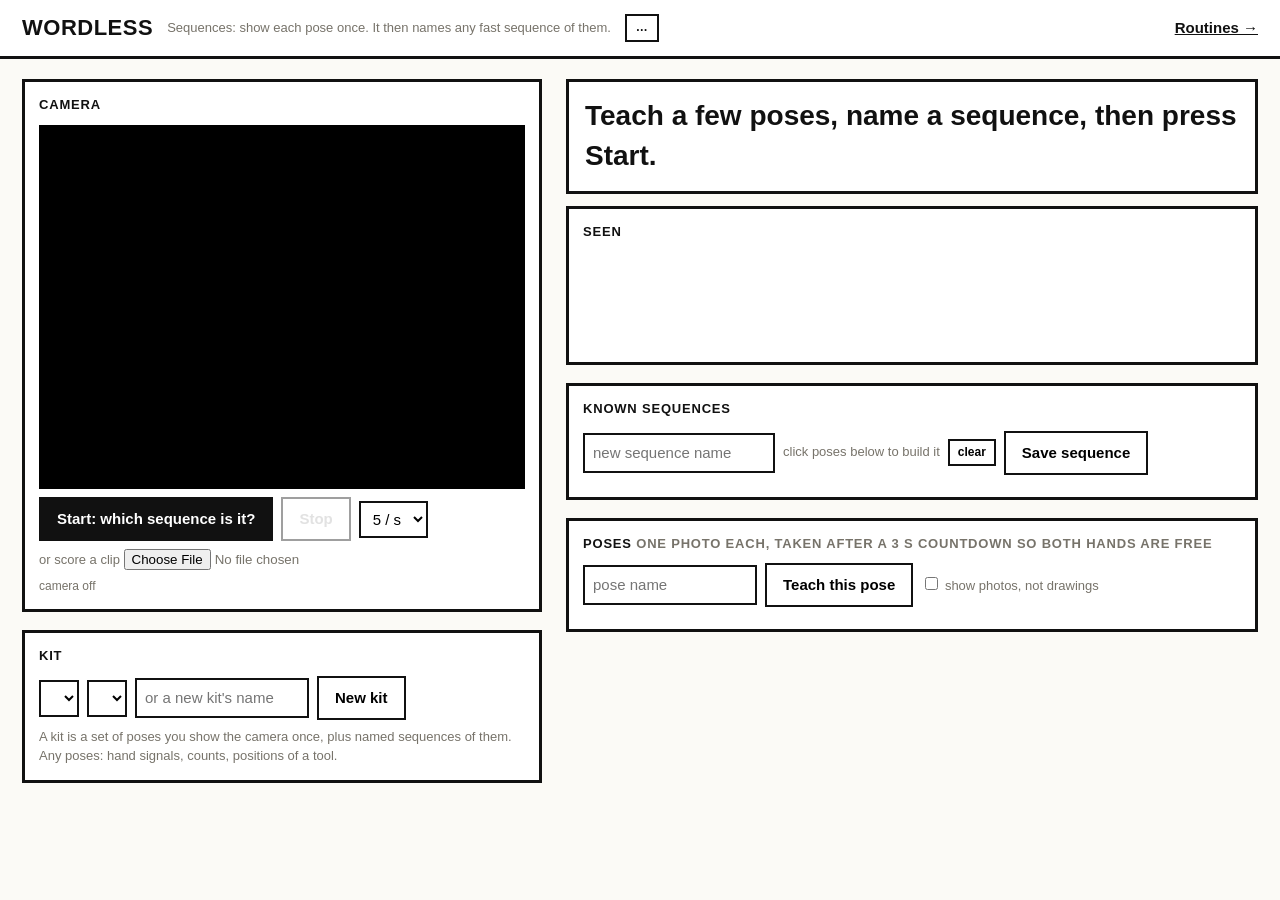
==== web/signs.html @ 660a8d28 "Fast sequences: teach poses once, name any rapid sequence of them - wordless/decode.py: frame answer" ====
<!doctype html>
<html lang="en">
<head>
<meta charset="utf-8">
<meta name="viewport" content="width=device-width, initial-scale=1">
<title>Wordless · Sequences</title>
<style>
  :root { --ink:#111; --paper:#fbfaf6; --line:#111; --mute:#77736a; --soft:#e9e6dc; --green:#1f9d55; --amber:#e0a100; --red:#d5392b; --blue:#1f5fd0; }
  * { box-sizing:border-box; }
  body { margin:0; font:15px/1.45 -apple-system, "Helvetica Neue", Arial, sans-serif; color:var(--ink); background:var(--paper); }
  header { display:flex; flex-wrap:wrap; align-items:center; gap:14px; padding:12px 22px; border-bottom:3px solid var(--line); background:#fff; position:sticky; top:0; z-index:5; }
  header h1 { font-size:22px; margin:0; letter-spacing:.5px; font-weight:800; }
  header .tag { color:var(--mute); font-size:13px; }
  header a { color:var(--ink); font-weight:700; margin-left:auto; }
  .pill { font-size:12px; font-weight:700; padding:3px 9px; border:2px solid var(--line); text-transform:uppercase; letter-spacing:.6px; }
  .pill.replay { background:#fff3c4; } .pill.live { background:#d6f5e0; }
  main { padding:20px 22px 60px; max-width:1500px; margin:0 auto; display:grid; grid-template-columns:minmax(340px, 520px) 1fr; gap:24px; align-items:start; }
  @media (max-width: 900px) { main { grid-template-columns:1fr; } }
  .box { border:3px solid var(--line); background:#fff; padding:14px; margin-bottom:18px; }
  .box h2 { margin:0 0 10px; font-size:13px; text-transform:uppercase; letter-spacing:.8px; }
  button.act { font:inherit; font-weight:700; padding:9px 16px; border:2px solid var(--line); background:#fff; cursor:pointer; }
  button.act.primary { background:var(--ink); color:#fff; }
  button.act:disabled { opacity:.4; cursor:default; }
  button.mini { font:inherit; font-size:12px; font-weight:700; padding:3px 8px; border:2px solid var(--line); background:#fff; cursor:pointer; }
  select, input[type=text] { font:inherit; padding:7px 8px; border:2px solid var(--line); background:#fff; max-width:100%; }
  .row { display:flex; gap:8px; align-items:center; flex-wrap:wrap; margin:8px 0; }
  .note { color:var(--mute); font-size:13px; } .err { color:var(--red); font-weight:600; }
  .cam { position:relative; background:#000; }
  .cam video { width:100%; display:block; aspect-ratio:4/3; object-fit:cover; transform:scaleX(-1); }
  .cam .over { position:absolute; inset:0; display:grid; place-items:center; color:#fff; font-weight:900; text-shadow:0 2px 12px #000; pointer-events:none; text-align:center; }
  .cam .over .big { font-size:110px; line-height:1; } .cam .over .what { font-size:30px; }
  .cam .nowlab { position:absolute; left:10px; bottom:10px; background:var(--ink); color:#fff; font-weight:800; padding:4px 10px; font-size:18px; }
  .stat { font-size:12px; font-variant-numeric:tabular-nums; color:var(--mute); margin-top:8px; }
  .grid { display:grid; grid-template-columns:repeat(auto-fill, minmax(130px, 1fr)); gap:10px; }
  .sign { position:relative; border:3px solid var(--line); background:#fff; }
  .sign img { width:100%; aspect-ratio:4/3; object-fit:contain; display:block; background:#fff; }
  .sign .num { position:absolute; left:0; top:0; background:var(--ink); color:#fff; font-weight:800; padding:1px 8px; }
  .sign .nm { font-size:13px; font-weight:700; padding:3px 6px; border-top:2px solid var(--line); display:flex; justify-content:space-between; gap:4px; }
  .sign .nm a { cursor:pointer; color:var(--mute); }
  .sign.todo { border-style:dashed; cursor:pointer; display:grid; place-items:center; min-height:120px; color:var(--mute); font-weight:700; text-align:center; padding:6px; }
  .sign.pick { cursor:pointer; } .sign.hot { box-shadow:0 0 0 4px var(--blue); }
  .strip { display:flex; flex-wrap:wrap; gap:8px; align-items:center; min-height:96px; }
  .strip .sign { width:118px; }
  .strip .arrow { font-size:26px; font-weight:900; }
  .sign.match { box-shadow:inset 0 0 0 6px var(--green); } .sign.wrong, .sign.missing { box-shadow:inset 0 0 0 6px var(--red); background:#fdecea; }
  .sign.extra { box-shadow:inset 0 0 0 6px var(--amber); } .sign.pending { opacity:.45; }
  .sign .tagx { position:absolute; right:4px; top:2px; font-weight:900; font-size:20px; }
  .seq { display:grid; grid-template-columns:1fr auto; gap:6px 10px; padding:8px 0; border-bottom:1px solid var(--soft); align-items:center; }
  .seq b { font-size:16px; } .seq .chips { font-size:13px; color:var(--mute); }
  .seq .bar { grid-column:1 / -1; height:10px; border:2px solid var(--line); background:#fff; } .seq .bar i { display:block; height:100%; background:var(--green); width:0; transition:width .15s; }
  .seq.lead b { color:var(--green); }
  .verdict { border:3px solid var(--line); padding:14px 16px; font-size:28px; font-weight:800; background:#fff; min-height:70px; margin-bottom:12px; }
  .verdict.exact { background:#d6f5e0; } .verdict.near, .verdict.errors { background:#fff3c4; } .verdict.unknown, .verdict.nothing { background:#fdecea; }
  .verdict small { display:block; font-size:13px; font-weight:600; color:var(--mute); margin-top:4px; }
</style>
</head>
<body>
<header>
  <h1>WORDLESS</h1>
  <span class="tag">Sequences: show each pose once. It then names any fast sequence of them.</span>
  <span id="mode" class="pill">…</span>
  <a href="/">Routines &#8594;</a>
</header>
<main>
<div>
  <div class="box">
    <h2>Camera</h2>
    <div class="cam"><video id="cam" autoplay muted playsinline></video><div class="over" id="over"></div><div class="nowlab" id="nowlab" hidden></div></div>
    <div class="row">
      <button class="act primary" id="go">Start: which sequence is it?</button>
      <button class="act" id="stop" disabled>Stop</button>
      <select id="fps" title="questions per second"><option value="3">3 / s</option><option value="5" selected>5 / s</option><option value="8">8 / s</option></select>
    </div>
    <div class="row"><label class="note">or score a clip <input type="file" id="clip" accept="video/*"></label></div>
    <div class="stat" id="stat">camera off</div>
    <div class="err" id="err"></div>
  </div>
  <div class="box">
    <h2>Kit</h2>
    <div class="row">
      <select id="kit"></select>
      <select id="preset"></select>
      <input type="text" id="title" placeholder="or a new kit's name" size="16">
      <button class="act" id="newkit">New kit</button>
    </div>
    <div class="note" id="kitnote">A kit is a set of poses you show the camera once, plus named sequences of them. Any poses: hand signals, counts, positions of a tool.</div>
  </div>
</div>
<div>
  <div class="verdict" id="verdict">Teach a few poses, name a sequence, then press Start.</div>
  <div class="box">
    <h2>Seen <span class="note" id="seenNote"></span></h2>
    <div class="strip" id="seen"></div>
  </div>
  <div class="box">
    <h2>Known sequences</h2>
    <div id="seqs"></div>
    <div class="row" style="margin-top:12px">
      <input type="text" id="seqname" placeholder="new sequence name" size="18">
      <span class="note" id="seqdraft">click poses below to build it</span>
      <button class="mini" id="seqclear">clear</button>
      <button class="act" id="seqsave">Save sequence</button>
    </div>
  </div>
  <div class="box">
    <h2>Poses <span class="note">one photo each, taken after a 3 s countdown so both hands are free</span></h2>
    <div class="row">
      <input type="text" id="signname" placeholder="pose name" size="16">
      <button class="act" id="teach">Teach this pose</button>
      <button class="act" id="teachall" hidden>Teach all remaining</button>
      <label class="note"><input type="checkbox" id="showphoto"> show photos, not drawings</label>
    </div>
    <div class="grid" id="signs"></div>
  </div>
</div>
</main>
<script>
const $ = s => document.querySelector(s);
const api = async (url, body, raw) => {
  const r = await fetch(url, body === undefined ? {} : raw ? {method:'POST', body} : {method:'POST', headers:{'Content-Type':'application/json'}, body:JSON.stringify(body)});
  const d = await r.json().catch(() => ({error:'bad response'}));
  if (!r.ok) throw new Error(d.error || r.statusText);
  return d;
};
const S = {kit:null, status:null, draft:[], cam:null, sid:null, tick:null, poll:null, i:0, t0:0, busy:false, target:null};
const esc = t => String(t).replace(/[&<>"]/g, c => ({'&':'&amp;','<':'&lt;','>':'&gt;','"':'&quot;'}[c]));
const byId = id => S.kit.signs.find(s => s.id === id);
const pic = s => $('#showphoto').checked ? s.photo : s.picture;

async function loadStatus(pick) {
  S.status = await api('/api/signs/status');
  $('#mode').textContent = S.status.tape === 'replay' ? 'REPLAY' : 'LIVE';
  $('#mode').className = 'pill ' + (S.status.tape === 'replay' ? 'replay' : 'live');
  $('#kit').innerHTML = S.status.kits.map(k => `<option value="${k.id}">${esc(k.title)} · ${k.signs} poses</option>`).join('') || '<option value="">no kit yet</option>';
  $('#preset').innerHTML = '<option value="">blank kit</option>' + S.status.presets.map(p => `<option value="${p.id}">${esc(p.title)}</option>`).join('')
    + S.status.cards.map(c => `<option value="card:${c.id}">from routine: ${esc(c.title)}</option>`).join('');
  if (pick) $('#kit').value = pick;
  if ($('#kit').value) await loadKit($('#kit').value);
}
async function loadKit(id) { S.kit = await api('/api/signs/kits/' + id); S.draft = []; S.target = null; renderKit(); }

function cell(s, n, cls, tag) {
  return `<div class="sign ${cls || ''}" data-id="${s.id}"><span class="num">${n}</span>${tag ? `<span class="tagx">${tag}</span>` : ''}<img src="${pic(s)}"><div class="nm"><span>${esc(s.name)}</span></div></div>`;
}
function renderKit() {
  const k = S.kit; if (!k) return;
  const todo = (k.preset ? k.preset.signs : []).filter(n => !k.signs.some(s => s.name.toLowerCase() === n.toLowerCase()));
  $('#teachall').hidden = !todo.length;
  $('#kitnote').textContent = k.preset && k.preset.note ? k.preset.note : $('#kitnote').textContent;
  $('#signs').innerHTML = k.signs.map((s, i) =>
    `<div class="sign pick" data-id="${s.id}"><span class="num">${i + 1}</span><img src="${pic(s)}"><div class="nm"><span>${esc(s.name)}${s.drawn ? '' : ' ·'}</span><a data-del="${s.id}" title="remove">✕</a></div></div>`).join('')
    + todo.map(n => `<div class="sign todo" data-todo="${esc(n)}">${esc(n)}<br>click to teach</div>`).join('');
  renderSeqs(null);
  renderDraft();
  if (k.signs.some(s => !s.drawn) && S.status.tape !== 'replay') { clearTimeout(S.redraw); S.redraw = setTimeout(async () => { if (!S.sid) { S.kit = await api('/api/signs/kits/' + k.id); renderKit(); } }, 2500); }
}
function renderSeqs(cands) {
  const k = S.kit;
  const rows = (cands || k.sequences.map(q => ({id:q.id, name:q.name, covered:0, errors:0, length:q.signs.length})));
  $('#seqs').innerHTML = rows.map((c, n) => {
    const q = k.sequences.find(q => q.id === c.id); if (!q) return '';
    const chips = q.signs.map(id => { const s = byId(id); return s ? k.signs.indexOf(s) + 1 : '?'; }).join(' → ');
    const pct = Math.round(100 * (c.covered || 0) / Math.max(c.length, 1));
    return `<div class="seq ${cands && n === 0 && c.covered ? 'lead' : ''}"><div><b>${esc(q.name)}</b> <span class="chips">${chips}</span>${cands && c.covered ? ` <span class="note">${c.covered}/${c.length}${c.errors ? ', ' + c.errors + ' off' : ''}</span>` : ''}</div>
      <div><button class="mini" data-show="${q.id}">Show the steps</button> <button class="mini" data-practice="${q.id}">Check someone doing it</button> <button class="mini" data-qdel="${q.id}">✕</button></div>
      <div class="bar"><i style="width:${pct}%"></i></div></div>`;
  }).join('') || '<div class="note">No sequences yet. Name one, click poses in order, save.</div>';
}
function renderDraft() { $('#seqdraft').textContent = S.draft.length ? S.draft.map(id => byId(id).name).join(' → ') : 'click poses below to build it'; }
function renderSeen(seen, note) {
  $('#seen').innerHTML = seen.map((g, n) => { const s = byId(g.label); return s ? (n ? '<span class="arrow">→</span>' : '') + cell(s, n + 1) : ''; }).join('') || '<span class="note">nothing yet</span>';
  $('#seenNote').textContent = note || '';
}
function renderResult(r) {
  const v = $('#verdict');
  v.className = 'verdict ' + r.kind;
  const head = r.kind === 'exact' ? '✓ ' + r.text : r.text;
  v.innerHTML = esc(head) + `<small>${r.frames} frames, ${r.missing_frames} unanswered, ${r.latency ?? '–'} s per answer (median)</small>`;
  if (r.best) {            // the matched sequence, sign by sign
    const q = S.kit.sequences.find(q => q.id === r.best.id);
    const marks = {match:'✓', wrong:'✗', missing:'✗', extra:'+'};
    $('#seen').innerHTML = r.best.ops.map((o, n) => { const s = byId(o.want || o.got); return (n ? '<span class="arrow">→</span>' : '') + cell(s, o.pos || '+', o.op, marks[o.op]); }).join('');
    $('#seenNote').textContent = q ? '· ' + q.name : '';
  } else renderSeen(r.seen, '');
}

// ---------------------------------------------------------------- camera
async function camera() {
  if (S.cam) return true;
  try { S.cam = await navigator.mediaDevices.getUserMedia({video:{width:960, height:720}, audio:false}); $('#cam').srcObject = S.cam; await new Promise(r => $('#cam').onloadedmetadata = r); $('#stat').textContent = 'camera on'; return true; }
  catch (e) { $('#err').textContent = 'Camera: ' + e.message; return false; }
}
function snap(w) {
  const v = $('#cam'), c = document.createElement('canvas');
  c.width = w; c.height = Math.round(w * (v.videoHeight || 3) / (v.videoWidth || 4));
  c.getContext('2d').drawImage(v, 0, 0, c.width, c.height);
  return c.toDataURL('image/jpeg', 0.8);
}
const sleep = ms => new Promise(r => setTimeout(r, ms));
async function countdown(what) {
  for (let n = 3; n > 0; n--) { $('#over').innerHTML = `<div><div class="what">${esc(what)}</div><div class="big">${n}</div></div>`; await sleep(800); }
  $('#over').innerHTML = '';
}
async function teach(name) {
  if (!S.kit) { $('#err').textContent = 'Make a kit first.'; return; }
  if (!name) { $('#err').textContent = 'Name the pose first.'; return; }
  if (!await camera()) return;
  $('#err').textContent = '';
  await countdown(name);
  S.kit = await api(`/api/signs/kits/${S.kit.id}/signs`, {name, image:snap(640)});
  renderKit();
}

// ---------------------------------------------------------------- perform
async function start(target) {
  if (S.busy || !S.kit) return;
  if (!await camera()) return;
  $('#err').textContent = '';
  try {
    const st = await api('/api/signs/sessions', {kit:S.kit.id, mode:target ? 'follow' : 'identify', target});
    S.sid = st.id; S.i = 0; S.busy = true; S.target = target; S.t0 = performance.now();
  } catch (e) { $('#err').textContent = e.message; return; }
  $('#go').disabled = true; $('#stop').disabled = false;
  $('#verdict').className = 'verdict'; $('#verdict').textContent = target ? 'Watching: ' + S.kit.sequences.find(q => q.id === target).name : 'Watching…';
  renderSeen([], '');
  const gap = 1000 / (+$('#fps').value);
  S.tick = setInterval(() => {
    const body = JSON.stringify({i:S.i++, t:(performance.now() - S.t0) / 1000, image:snap(512)});
    fetch(`/api/signs/sessions/${S.sid}/frame`, {method:'POST', headers:{'Content-Type':'application/json'}, body}).catch(() => {});
  }, gap);
  S.poll = setInterval(poll, 250);
  S.deadline = setTimeout(finish, 45000);                 // hard stop
}
async function poll() {
  if (!S.sid) return;
  let st; try { st = await api('/api/signs/sessions/' + S.sid); } catch (e) { return; }
  if (!S.busy) return;
  const nm = st.now && st.now.top !== 'none' && byId(st.now.top);
  $('#nowlab').hidden = !nm; if (nm) $('#nowlab').textContent = nm.name + ' ' + Math.round(st.now.conf * 100) + '%';
  renderSeen(st.seen, '');
  renderSeqs(st.candidates);
  $('#stat').textContent = `LIVE · ${st.answered}/${st.frames} frames answered · ${st.latency ?? '–'} s per answer · ${st.dropped} dropped · ${st.errors} failed · ${st.seconds} s`;
  if (st.fatal) { $('#err').textContent = st.fatal; return finish(); }
  const lead = st.candidates[0];
  if (st.should_end || (S.target && lead && lead.covered >= lead.length && st.idle > 0.6)) finish();
}
async function finish() {
  if (!S.busy) return;
  S.busy = false;
  clearInterval(S.tick); clearInterval(S.poll); clearTimeout(S.deadline);
  $('#nowlab').hidden = true; $('#stop').disabled = true;
  $('#verdict').textContent = 'Deciding…';
  try { const st = await api(`/api/signs/sessions/${S.sid}/finish`, {}); renderResult(st.result); renderSeqs(null); }
  catch (e) { $('#err').textContent = e.message; }
  S.sid = null; $('#go').disabled = false;
}

// ---------------------------------------------------------------- wiring
$('#kit').onchange = e => loadKit(e.target.value);
$('#showphoto').onchange = renderKit;
$('#newkit').onclick = async () => {
  const p = $('#preset').value, body = p.startsWith('card:') ? {from_card:p.slice(5)} : {title:$('#title').value, preset:p || undefined};
  try { const k = await api('/api/signs/kits', body); $('#title').value = ''; await loadStatus(k.id); } catch (e) { $('#err').textContent = e.message; }
};
$('#teach').onclick = async () => { await teach($('#signname').value.trim()); $('#signname').value = ''; };
$('#teachall').onclick = async () => {
  for (;;) {
    const k = S.kit, next = (k.preset ? k.preset.signs : []).find(n => !k.signs.some(s => s.name.toLowerCase() === n.toLowerCase()));
    if (!next) break;
    await teach(next); await sleep(700);
  }
};
$('#signs').onclick = async e => {
  const del = e.target.dataset.del, todo = e.target.closest('[data-todo]'), pickd = e.target.closest('.pick');
  if (del) { S.kit = await api(`/api/signs/kits/${S.kit.id}/signs/${del}/delete`, {}); S.draft = []; renderKit(); }
  else if (todo) teach(todo.dataset.todo);
  else if (pickd) { S.draft.push(pickd.dataset.id); renderDraft(); }
};
$('#seqclear').onclick = () => { S.draft = []; renderDraft(); };
$('#seqsave').onclick = async () => {
  try { S.kit = await api(`/api/signs/kits/${S.kit.id}/sequences`, {name:$('#seqname').value.trim() || 'Sequence ' + (S.kit.sequences.length + 1), signs:S.draft}); $('#seqname').value = ''; S.draft = []; renderKit(); }
  catch (e) { $('#err').textContent = e.message; }
};
$('#seqs').onclick = async e => {
  const d = e.target.dataset;
  if (d.show) window.open(`/print/signs/${S.kit.id}/${d.show}`);
  else if (d.practice) start(d.practice);
  else if (d.qdel) { S.kit = await api(`/api/signs/kits/${S.kit.id}/sequences/${d.qdel}/delete`, {}); renderKit(); }
};
$('#go').onclick = () => start(null);
$('#stop').onclick = finish;
$('#clip').onchange = async e => {
  const f = e.target.files[0]; if (!f || !S.kit) return;
  const fd = new FormData(); fd.append('clip', f); fd.append('fps', $('#fps').value);
  $('#verdict').className = 'verdict'; $('#verdict').textContent = 'Scoring the clip…';
  try { const st = await api(`/api/signs/kits/${S.kit.id}/clip`, fd, true); renderResult(st.result); } catch (err) { $('#err').textContent = err.message; }
  e.target.value = '';
};
document.addEventListener('keydown', e => { if (e.target.tagName === 'INPUT') return; if (e.code === 'Space') { e.preventDefault(); S.busy ? finish() : start(null); } });
loadStatus();
</script>
</body>
</html>
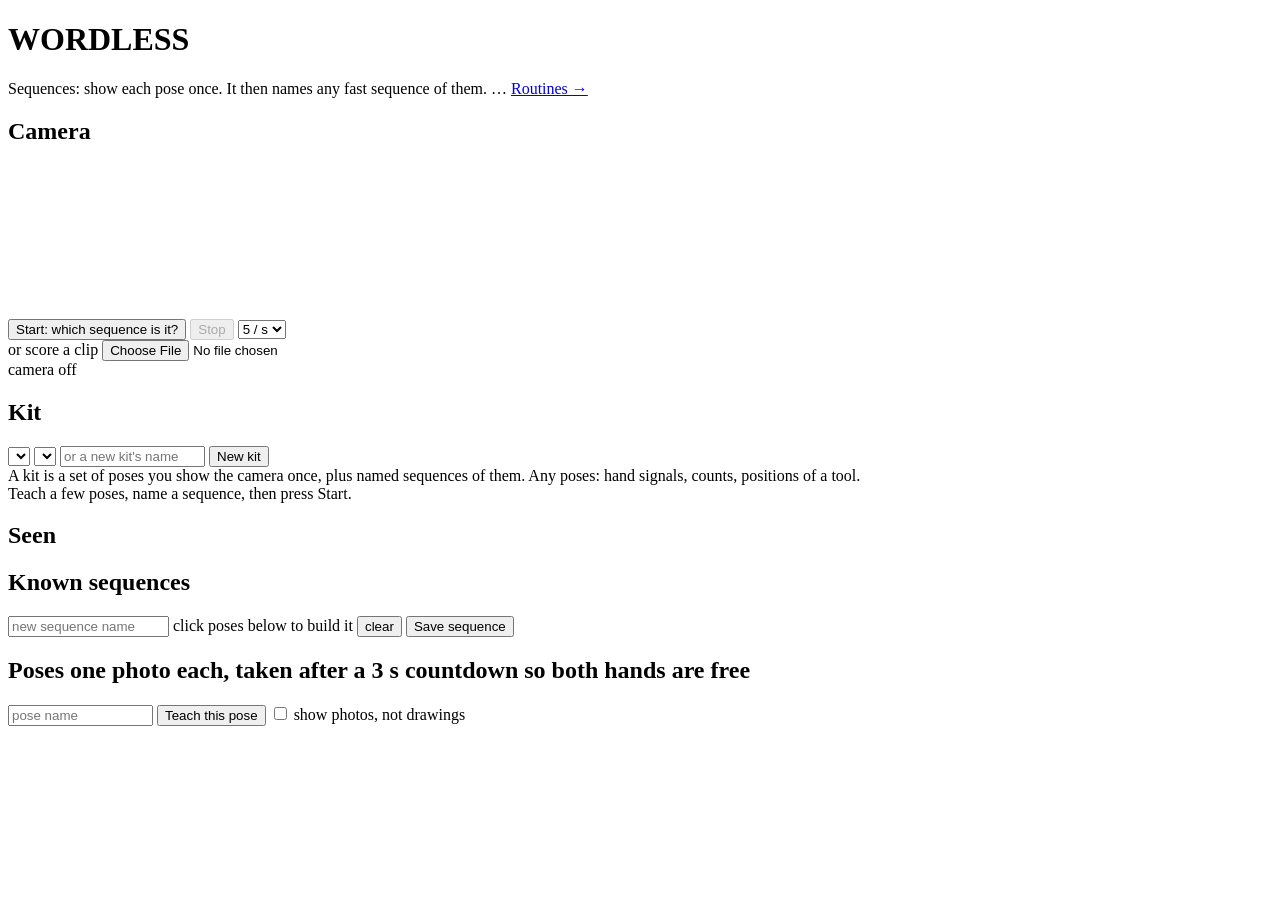
==== commit f3c52e5f: "Sequences page on the shared stylesheet, with landing, meter, countdown and verdict motion" ====
--- a/web/signs.html
+++ b/web/signs.html
@@ -4,55 +4,7 @@
 <meta charset="utf-8">
 <meta name="viewport" content="width=device-width, initial-scale=1">
 <title>Wordless · Sequences</title>
-<style>
-  :root { --ink:#111; --paper:#fbfaf6; --line:#111; --mute:#77736a; --soft:#e9e6dc; --green:#1f9d55; --amber:#e0a100; --red:#d5392b; --blue:#1f5fd0; }
-  * { box-sizing:border-box; }
-  body { margin:0; font:15px/1.45 -apple-system, "Helvetica Neue", Arial, sans-serif; color:var(--ink); background:var(--paper); }
-  header { display:flex; flex-wrap:wrap; align-items:center; gap:14px; padding:12px 22px; border-bottom:3px solid var(--line); background:#fff; position:sticky; top:0; z-index:5; }
-  header h1 { font-size:22px; margin:0; letter-spacing:.5px; font-weight:800; }
-  header .tag { color:var(--mute); font-size:13px; }
-  header a { color:var(--ink); font-weight:700; margin-left:auto; }
-  .pill { font-size:12px; font-weight:700; padding:3px 9px; border:2px solid var(--line); text-transform:uppercase; letter-spacing:.6px; }
-  .pill.replay { background:#fff3c4; } .pill.live { background:#d6f5e0; }
-  main { padding:20px 22px 60px; max-width:1500px; margin:0 auto; display:grid; grid-template-columns:minmax(340px, 520px) 1fr; gap:24px; align-items:start; }
-  @media (max-width: 900px) { main { grid-template-columns:1fr; } }
-  .box { border:3px solid var(--line); background:#fff; padding:14px; margin-bottom:18px; }
-  .box h2 { margin:0 0 10px; font-size:13px; text-transform:uppercase; letter-spacing:.8px; }
-  button.act { font:inherit; font-weight:700; padding:9px 16px; border:2px solid var(--line); background:#fff; cursor:pointer; }
-  button.act.primary { background:var(--ink); color:#fff; }
-  button.act:disabled { opacity:.4; cursor:default; }
-  button.mini { font:inherit; font-size:12px; font-weight:700; padding:3px 8px; border:2px solid var(--line); background:#fff; cursor:pointer; }
-  select, input[type=text] { font:inherit; padding:7px 8px; border:2px solid var(--line); background:#fff; max-width:100%; }
-  .row { display:flex; gap:8px; align-items:center; flex-wrap:wrap; margin:8px 0; }
-  .note { color:var(--mute); font-size:13px; } .err { color:var(--red); font-weight:600; }
-  .cam { position:relative; background:#000; }
-  .cam video { width:100%; display:block; aspect-ratio:4/3; object-fit:cover; transform:scaleX(-1); }
-  .cam .over { position:absolute; inset:0; display:grid; place-items:center; color:#fff; font-weight:900; text-shadow:0 2px 12px #000; pointer-events:none; text-align:center; }
-  .cam .over .big { font-size:110px; line-height:1; } .cam .over .what { font-size:30px; }
-  .cam .nowlab { position:absolute; left:10px; bottom:10px; background:var(--ink); color:#fff; font-weight:800; padding:4px 10px; font-size:18px; }
-  .stat { font-size:12px; font-variant-numeric:tabular-nums; color:var(--mute); margin-top:8px; }
-  .grid { display:grid; grid-template-columns:repeat(auto-fill, minmax(130px, 1fr)); gap:10px; }
-  .sign { position:relative; border:3px solid var(--line); background:#fff; }
-  .sign img { width:100%; aspect-ratio:4/3; object-fit:contain; display:block; background:#fff; }
-  .sign .num { position:absolute; left:0; top:0; background:var(--ink); color:#fff; font-weight:800; padding:1px 8px; }
-  .sign .nm { font-size:13px; font-weight:700; padding:3px 6px; border-top:2px solid var(--line); display:flex; justify-content:space-between; gap:4px; }
-  .sign .nm a { cursor:pointer; color:var(--mute); }
-  .sign.todo { border-style:dashed; cursor:pointer; display:grid; place-items:center; min-height:120px; color:var(--mute); font-weight:700; text-align:center; padding:6px; }
-  .sign.pick { cursor:pointer; } .sign.hot { box-shadow:0 0 0 4px var(--blue); }
-  .strip { display:flex; flex-wrap:wrap; gap:8px; align-items:center; min-height:96px; }
-  .strip .sign { width:118px; }
-  .strip .arrow { font-size:26px; font-weight:900; }
-  .sign.match { box-shadow:inset 0 0 0 6px var(--green); } .sign.wrong, .sign.missing { box-shadow:inset 0 0 0 6px var(--red); background:#fdecea; }
-  .sign.extra { box-shadow:inset 0 0 0 6px var(--amber); } .sign.pending { opacity:.45; }
-  .sign .tagx { position:absolute; right:4px; top:2px; font-weight:900; font-size:20px; }
-  .seq { display:grid; grid-template-columns:1fr auto; gap:6px 10px; padding:8px 0; border-bottom:1px solid var(--soft); align-items:center; }
-  .seq b { font-size:16px; } .seq .chips { font-size:13px; color:var(--mute); }
-  .seq .bar { grid-column:1 / -1; height:10px; border:2px solid var(--line); background:#fff; } .seq .bar i { display:block; height:100%; background:var(--green); width:0; transition:width .15s; }
-  .seq.lead b { color:var(--green); }
-  .verdict { border:3px solid var(--line); padding:14px 16px; font-size:28px; font-weight:800; background:#fff; min-height:70px; margin-bottom:12px; }
-  .verdict.exact { background:#d6f5e0; } .verdict.near, .verdict.errors { background:#fff3c4; } .verdict.unknown, .verdict.nothing { background:#fdecea; }
-  .verdict small { display:block; font-size:13px; font-weight:600; color:var(--mute); margin-top:4px; }
-</style>
+<link rel="stylesheet" href="/web/wordless.css">
 </head>
 <body>
 <header>
@@ -61,10 +13,10 @@
   <span id="mode" class="pill">…</span>
   <a href="/">Routines &#8594;</a>
 </header>
-<main>
+<main class="duo">
 <div>
   <div class="box">
-    <h2>Camera</h2>
+    <h2>Camera <span class="live" role="status"><span class="pix" aria-hidden="true"><i></i><i></i><i></i><i></i><i></i><i></i><i></i><i></i><i></i></span><span class="livetxt"></span></span></h2>
     <div class="cam"><video id="cam" autoplay muted playsinline></video><div class="over" id="over"></div><div class="nowlab" id="nowlab" hidden></div></div>
     <div class="row">
       <button class="act primary" id="go">Start: which sequence is it?</button>
@@ -299,5 +251,6 @@
 document.addEventListener('keydown', e => { if (e.target.tagName === 'INPUT') return; if (e.code === 'Space') { e.preventDefault(); S.busy ? finish() : start(null); } });
 loadStatus();
 </script>
+<script src="/web/wordless-motion.js" defer></script>
 </body>
 </html>
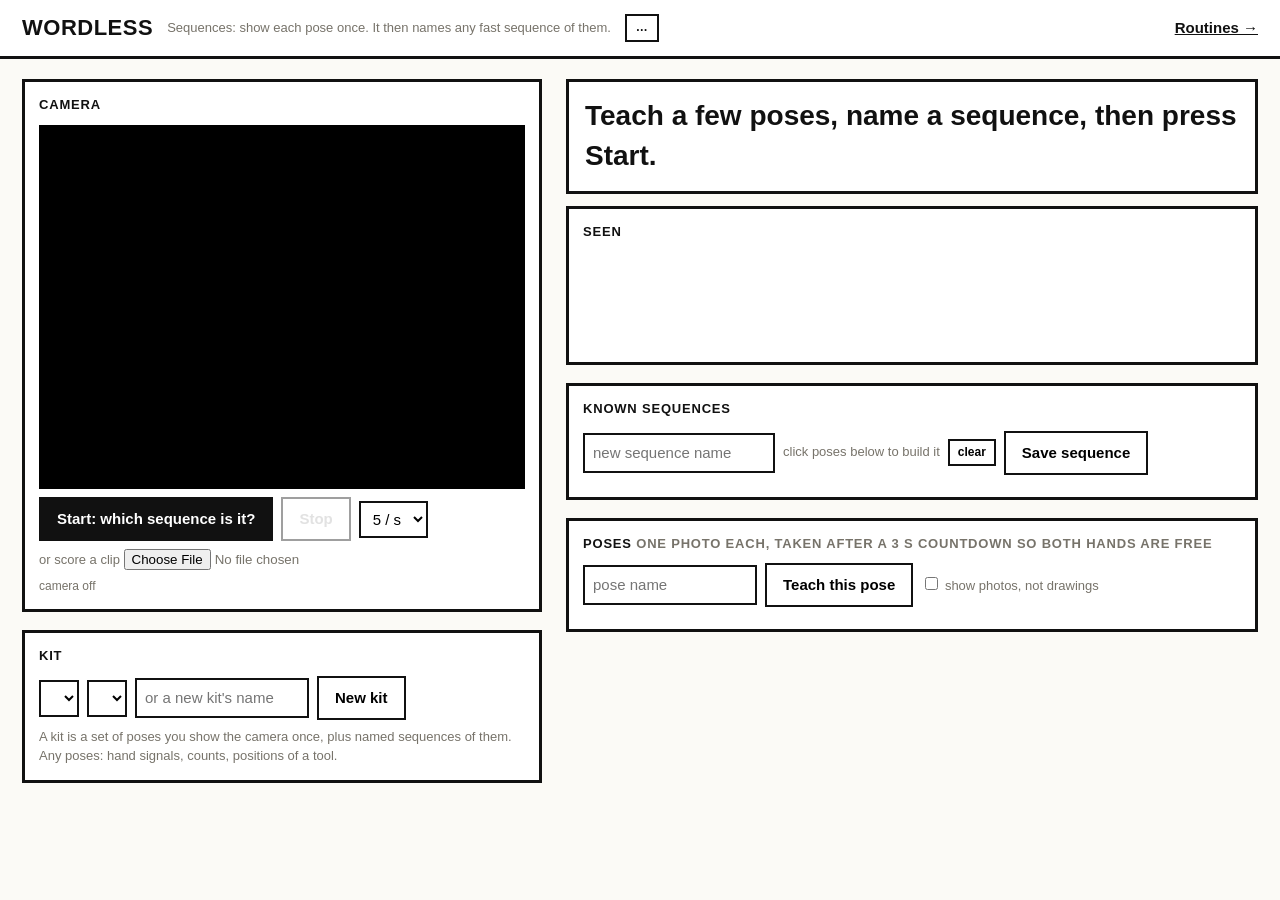
==== commit d92fc0ac: "Mirror every live camera preview (display only; frames sent to the models are not flipped)" ====
--- a/web/signs.html
+++ b/web/signs.html
@@ -4,7 +4,56 @@
 <meta charset="utf-8">
 <meta name="viewport" content="width=device-width, initial-scale=1">
 <title>Wordless · Sequences</title>
-<link rel="stylesheet" href="/web/wordless.css">
+<style>
+  :root { --ink:#111; --paper:#fbfaf6; --line:#111; --mute:#77736a; --soft:#e9e6dc; --green:#1f9d55; --amber:#e0a100; --red:#d5392b; --blue:#1f5fd0; }
+  * { box-sizing:border-box; }
+  body { margin:0; font:15px/1.45 -apple-system, "Helvetica Neue", Arial, sans-serif; color:var(--ink); background:var(--paper); }
+  header { display:flex; flex-wrap:wrap; align-items:center; gap:14px; padding:12px 22px; border-bottom:3px solid var(--line); background:#fff; position:sticky; top:0; z-index:5; }
+  header h1 { font-size:22px; margin:0; letter-spacing:.5px; font-weight:800; }
+  header .tag { color:var(--mute); font-size:13px; }
+  header a { color:var(--ink); font-weight:700; margin-left:auto; }
+  .pill { font-size:12px; font-weight:700; padding:3px 9px; border:2px solid var(--line); text-transform:uppercase; letter-spacing:.6px; }
+  .pill.replay { background:#fff3c4; } .pill.live { background:#d6f5e0; }
+  main { padding:20px 22px 60px; max-width:1500px; margin:0 auto; display:grid; grid-template-columns:minmax(340px, 520px) 1fr; gap:24px; align-items:start; }
+  @media (max-width: 900px) { main { grid-template-columns:1fr; } }
+  .box { border:3px solid var(--line); background:#fff; padding:14px; margin-bottom:18px; }
+  .box h2 { margin:0 0 10px; font-size:13px; text-transform:uppercase; letter-spacing:.8px; }
+  button.act { font:inherit; font-weight:700; padding:9px 16px; border:2px solid var(--line); background:#fff; cursor:pointer; }
+  button.act.primary { background:var(--ink); color:#fff; }
+  button.act:disabled { opacity:.4; cursor:default; }
+  button.mini { font:inherit; font-size:12px; font-weight:700; padding:3px 8px; border:2px solid var(--line); background:#fff; cursor:pointer; }
+  select, input[type=text] { font:inherit; padding:7px 8px; border:2px solid var(--line); background:#fff; max-width:100%; }
+  .row { display:flex; gap:8px; align-items:center; flex-wrap:wrap; margin:8px 0; }
+  .note { color:var(--mute); font-size:13px; } .err { color:var(--red); font-weight:600; }
+  .cam { position:relative; background:#000; }
+  .cam video { width:100%; display:block; aspect-ratio:4/3; object-fit:cover; }
+  .cam .over { position:absolute; inset:0; display:grid; place-items:center; color:#fff; font-weight:900; text-shadow:0 2px 12px #000; pointer-events:none; text-align:center; }
+  .cam .over .big { font-size:110px; line-height:1; } .cam .over .what { font-size:30px; }
+  .cam .nowlab { position:absolute; left:10px; bottom:10px; background:var(--ink); color:#fff; font-weight:800; padding:4px 10px; font-size:18px; }
+  .stat { font-size:12px; font-variant-numeric:tabular-nums; color:var(--mute); margin-top:8px; }
+  .grid { display:grid; grid-template-columns:repeat(auto-fill, minmax(130px, 1fr)); gap:10px; }
+  .sign { position:relative; border:3px solid var(--line); background:#fff; }
+  .sign img { width:100%; aspect-ratio:4/3; object-fit:contain; display:block; background:#fff; }
+  .sign .num { position:absolute; left:0; top:0; background:var(--ink); color:#fff; font-weight:800; padding:1px 8px; }
+  .sign .nm { font-size:13px; font-weight:700; padding:3px 6px; border-top:2px solid var(--line); display:flex; justify-content:space-between; gap:4px; }
+  .sign .nm a { cursor:pointer; color:var(--mute); }
+  .sign.todo { border-style:dashed; cursor:pointer; display:grid; place-items:center; min-height:120px; color:var(--mute); font-weight:700; text-align:center; padding:6px; }
+  .sign.pick { cursor:pointer; } .sign.hot { box-shadow:0 0 0 4px var(--blue); }
+  .strip { display:flex; flex-wrap:wrap; gap:8px; align-items:center; min-height:96px; }
+  .strip .sign { width:118px; }
+  .strip .arrow { font-size:26px; font-weight:900; }
+  .sign.match { box-shadow:inset 0 0 0 6px var(--green); } .sign.wrong, .sign.missing { box-shadow:inset 0 0 0 6px var(--red); background:#fdecea; }
+  .sign.extra { box-shadow:inset 0 0 0 6px var(--amber); } .sign.pending { opacity:.45; }
+  .sign .tagx { position:absolute; right:4px; top:2px; font-weight:900; font-size:20px; }
+  .seq { display:grid; grid-template-columns:1fr auto; gap:6px 10px; padding:8px 0; border-bottom:1px solid var(--soft); align-items:center; }
+  .seq b { font-size:16px; } .seq .chips { font-size:13px; color:var(--mute); }
+  .seq .bar { grid-column:1 / -1; height:10px; border:2px solid var(--line); background:#fff; } .seq .bar i { display:block; height:100%; background:var(--green); width:0; transition:width .15s; }
+  .seq.lead b { color:var(--green); }
+  .verdict { border:3px solid var(--line); padding:14px 16px; font-size:28px; font-weight:800; background:#fff; min-height:70px; margin-bottom:12px; }
+  .verdict.exact { background:#d6f5e0; } .verdict.near, .verdict.errors { background:#fff3c4; } .verdict.unknown, .verdict.nothing { background:#fdecea; }
+  .verdict small { display:block; font-size:13px; font-weight:600; color:var(--mute); margin-top:4px; }
+</style>
+<script src="/web/mirror.js"></script>
 </head>
 <body>
 <header>
@@ -13,10 +62,10 @@
   <span id="mode" class="pill">…</span>
   <a href="/">Routines &#8594;</a>
 </header>
-<main class="duo">
+<main>
 <div>
   <div class="box">
-    <h2>Camera <span class="live" role="status"><span class="pix" aria-hidden="true"><i></i><i></i><i></i><i></i><i></i><i></i><i></i><i></i><i></i></span><span class="livetxt"></span></span></h2>
+    <h2>Camera</h2>
     <div class="cam"><video id="cam" autoplay muted playsinline></video><div class="over" id="over"></div><div class="nowlab" id="nowlab" hidden></div></div>
     <div class="row">
       <button class="act primary" id="go">Start: which sequence is it?</button>
@@ -251,6 +300,5 @@
 document.addEventListener('keydown', e => { if (e.target.tagName === 'INPUT') return; if (e.code === 'Space') { e.preventDefault(); S.busy ? finish() : start(null); } });
 loadStatus();
 </script>
-<script src="/web/wordless-motion.js" defer></script>
 </body>
 </html>
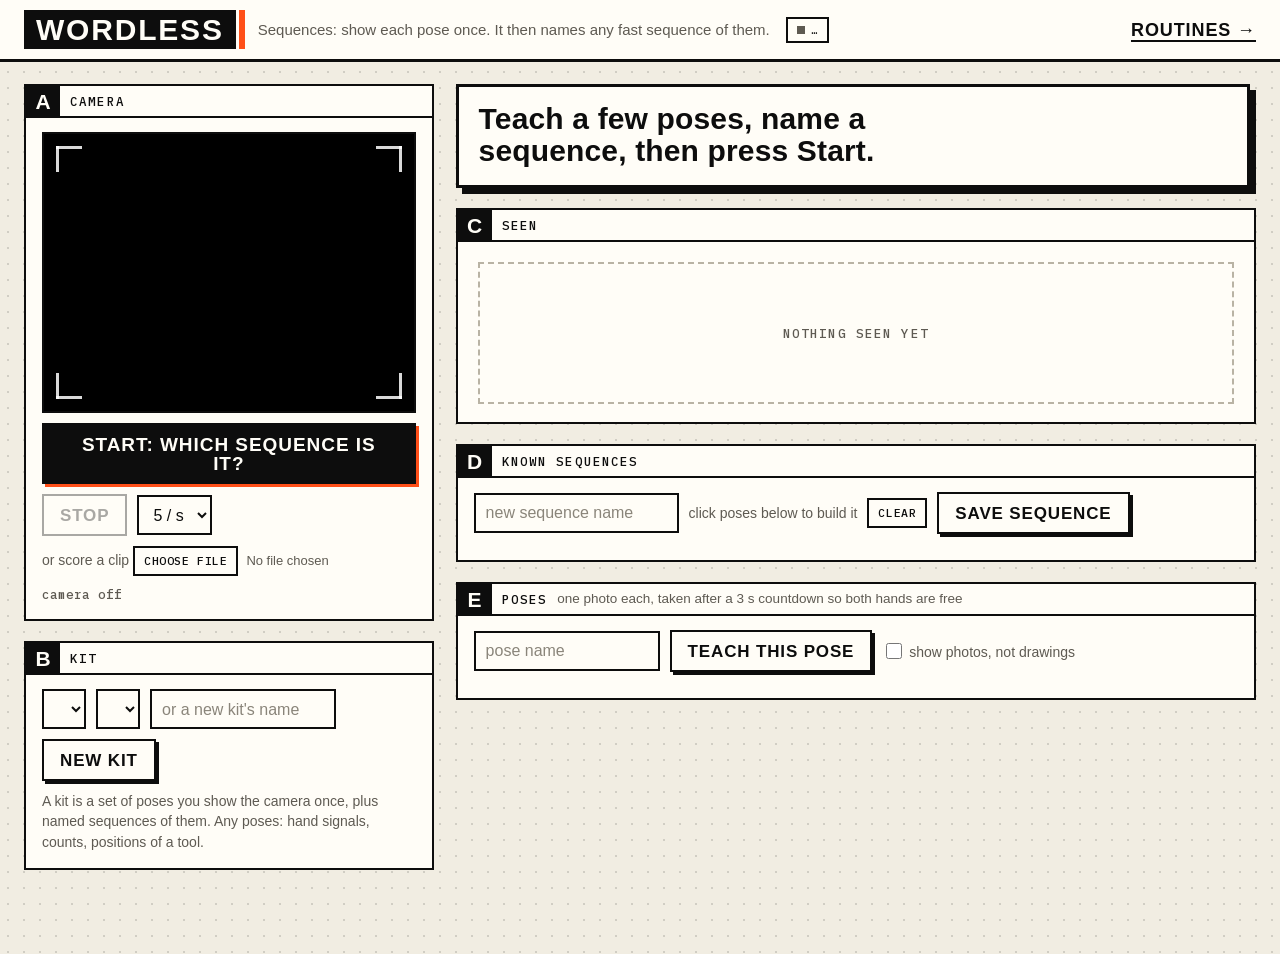
==== commit a7648376: "Merge main (camera mirror script) into ui-redesign; keep shared stylesheet, drop own video transform" ====
--- a/web/signs.html
+++ b/web/signs.html
@@ -4,55 +4,7 @@
 <meta charset="utf-8">
 <meta name="viewport" content="width=device-width, initial-scale=1">
 <title>Wordless · Sequences</title>
-<style>
-  :root { --ink:#111; --paper:#fbfaf6; --line:#111; --mute:#77736a; --soft:#e9e6dc; --green:#1f9d55; --amber:#e0a100; --red:#d5392b; --blue:#1f5fd0; }
-  * { box-sizing:border-box; }
-  body { margin:0; font:15px/1.45 -apple-system, "Helvetica Neue", Arial, sans-serif; color:var(--ink); background:var(--paper); }
-  header { display:flex; flex-wrap:wrap; align-items:center; gap:14px; padding:12px 22px; border-bottom:3px solid var(--line); background:#fff; position:sticky; top:0; z-index:5; }
-  header h1 { font-size:22px; margin:0; letter-spacing:.5px; font-weight:800; }
-  header .tag { color:var(--mute); font-size:13px; }
-  header a { color:var(--ink); font-weight:700; margin-left:auto; }
-  .pill { font-size:12px; font-weight:700; padding:3px 9px; border:2px solid var(--line); text-transform:uppercase; letter-spacing:.6px; }
-  .pill.replay { background:#fff3c4; } .pill.live { background:#d6f5e0; }
-  main { padding:20px 22px 60px; max-width:1500px; margin:0 auto; display:grid; grid-template-columns:minmax(340px, 520px) 1fr; gap:24px; align-items:start; }
-  @media (max-width: 900px) { main { grid-template-columns:1fr; } }
-  .box { border:3px solid var(--line); background:#fff; padding:14px; margin-bottom:18px; }
-  .box h2 { margin:0 0 10px; font-size:13px; text-transform:uppercase; letter-spacing:.8px; }
-  button.act { font:inherit; font-weight:700; padding:9px 16px; border:2px solid var(--line); background:#fff; cursor:pointer; }
-  button.act.primary { background:var(--ink); color:#fff; }
-  button.act:disabled { opacity:.4; cursor:default; }
-  button.mini { font:inherit; font-size:12px; font-weight:700; padding:3px 8px; border:2px solid var(--line); background:#fff; cursor:pointer; }
-  select, input[type=text] { font:inherit; padding:7px 8px; border:2px solid var(--line); background:#fff; max-width:100%; }
-  .row { display:flex; gap:8px; align-items:center; flex-wrap:wrap; margin:8px 0; }
-  .note { color:var(--mute); font-size:13px; } .err { color:var(--red); font-weight:600; }
-  .cam { position:relative; background:#000; }
-  .cam video { width:100%; display:block; aspect-ratio:4/3; object-fit:cover; }
-  .cam .over { position:absolute; inset:0; display:grid; place-items:center; color:#fff; font-weight:900; text-shadow:0 2px 12px #000; pointer-events:none; text-align:center; }
-  .cam .over .big { font-size:110px; line-height:1; } .cam .over .what { font-size:30px; }
-  .cam .nowlab { position:absolute; left:10px; bottom:10px; background:var(--ink); color:#fff; font-weight:800; padding:4px 10px; font-size:18px; }
-  .stat { font-size:12px; font-variant-numeric:tabular-nums; color:var(--mute); margin-top:8px; }
-  .grid { display:grid; grid-template-columns:repeat(auto-fill, minmax(130px, 1fr)); gap:10px; }
-  .sign { position:relative; border:3px solid var(--line); background:#fff; }
-  .sign img { width:100%; aspect-ratio:4/3; object-fit:contain; display:block; background:#fff; }
-  .sign .num { position:absolute; left:0; top:0; background:var(--ink); color:#fff; font-weight:800; padding:1px 8px; }
-  .sign .nm { font-size:13px; font-weight:700; padding:3px 6px; border-top:2px solid var(--line); display:flex; justify-content:space-between; gap:4px; }
-  .sign .nm a { cursor:pointer; color:var(--mute); }
-  .sign.todo { border-style:dashed; cursor:pointer; display:grid; place-items:center; min-height:120px; color:var(--mute); font-weight:700; text-align:center; padding:6px; }
-  .sign.pick { cursor:pointer; } .sign.hot { box-shadow:0 0 0 4px var(--blue); }
-  .strip { display:flex; flex-wrap:wrap; gap:8px; align-items:center; min-height:96px; }
-  .strip .sign { width:118px; }
-  .strip .arrow { font-size:26px; font-weight:900; }
-  .sign.match { box-shadow:inset 0 0 0 6px var(--green); } .sign.wrong, .sign.missing { box-shadow:inset 0 0 0 6px var(--red); background:#fdecea; }
-  .sign.extra { box-shadow:inset 0 0 0 6px var(--amber); } .sign.pending { opacity:.45; }
-  .sign .tagx { position:absolute; right:4px; top:2px; font-weight:900; font-size:20px; }
-  .seq { display:grid; grid-template-columns:1fr auto; gap:6px 10px; padding:8px 0; border-bottom:1px solid var(--soft); align-items:center; }
-  .seq b { font-size:16px; } .seq .chips { font-size:13px; color:var(--mute); }
-  .seq .bar { grid-column:1 / -1; height:10px; border:2px solid var(--line); background:#fff; } .seq .bar i { display:block; height:100%; background:var(--green); width:0; transition:width .15s; }
-  .seq.lead b { color:var(--green); }
-  .verdict { border:3px solid var(--line); padding:14px 16px; font-size:28px; font-weight:800; background:#fff; min-height:70px; margin-bottom:12px; }
-  .verdict.exact { background:#d6f5e0; } .verdict.near, .verdict.errors { background:#fff3c4; } .verdict.unknown, .verdict.nothing { background:#fdecea; }
-  .verdict small { display:block; font-size:13px; font-weight:600; color:var(--mute); margin-top:4px; }
-</style>
+<link rel="stylesheet" href="/web/wordless.css">
 <script src="/web/mirror.js"></script>
 </head>
 <body>
@@ -62,10 +14,10 @@
   <span id="mode" class="pill">…</span>
   <a href="/">Routines &#8594;</a>
 </header>
-<main>
+<main class="duo">
 <div>
   <div class="box">
-    <h2>Camera</h2>
+    <h2>Camera <span class="live" role="status"><span class="pix" aria-hidden="true"><i></i><i></i><i></i><i></i><i></i><i></i><i></i><i></i><i></i></span><span class="livetxt"></span></span></h2>
     <div class="cam"><video id="cam" autoplay muted playsinline></video><div class="over" id="over"></div><div class="nowlab" id="nowlab" hidden></div></div>
     <div class="row">
       <button class="act primary" id="go">Start: which sequence is it?</button>
@@ -300,5 +252,6 @@
 document.addEventListener('keydown', e => { if (e.target.tagName === 'INPUT') return; if (e.code === 'Space') { e.preventDefault(); S.busy ? finish() : start(null); } });
 loadStatus();
 </script>
+<script src="/web/wordless-motion.js" defer></script>
 </body>
 </html>
--- a/web/wordless.css
+++ b/web/wordless.css
@@ -0,0 +1,348 @@
+/* WORDLESS · visual direction: THE ASSEMBLY SHEET
+   1. The screen is a printed instruction sheet: warm paper, black ink rules, square corners, lettered sections (A, B, C).
+   2. Pictures and numerals carry the meaning: every step is a numbered cell, big condensed numerals, chunky arrows between cells.
+   3. One signal colour (safety orange) means "live / now"; green, amber and red are used only for verdicts and marks.
+   4. The camera, the strip and the verdict are sized for two metres: condensed 800-weight type, 2.5 px rules, full-colour verdict plate.
+   5. Motion only where something happened: a pose lands, a bar advances, a count ticks, the verdict is stamped. Nothing loops for decoration.
+
+   Loaded after any inline <style>, so every rule here wins at equal specificity. Fonts are local (web/fonts, SIL OFL) so a hall
+   with no wifi still renders. Patterns adapted from beautifului.dev: pixel-grid loader + shimmer status text (.pix, .livetxt),
+   task rows with status marks (.stages), ticked meter (.bar, .pace). */
+
+@font-face { font-family:"Barlow Condensed"; font-weight:600; font-display:swap; src:url("/web/fonts/BarlowCondensed-600.woff2") format("woff2"); }
+@font-face { font-family:"Barlow Condensed"; font-weight:800; font-display:swap; src:url("/web/fonts/BarlowCondensed-800.woff2") format("woff2"); }
+@font-face { font-family:"Barlow"; font-weight:500; font-display:swap; src:url("/web/fonts/Barlow-500.woff2") format("woff2"); }
+@font-face { font-family:"Barlow"; font-weight:700; font-display:swap; src:url("/web/fonts/Barlow-700.woff2") format("woff2"); }
+@font-face { font-family:"IBM Plex Mono"; font-weight:500; font-display:swap; src:url("/web/fonts/IBMPlexMono-500.woff2") format("woff2"); }
+
+:root {
+  --ink:#0d0d0d; --paper:#f1ede2; --sheet:#fffdf7; --line:#0d0d0d; --mute:#5e5a52; --soft:#e2ddd0;
+  --signal:#ff4f18; --signal-tint:#ffe4d9;
+  --green:#0f9d4d; --green-plate:#2fd373; --green-tint:#cdf3da;
+  --amber:#e0a100; --amber-plate:#ffc933; --amber-tint:#ffefb5;
+  --red:#d92a18; --red-plate:#e5341f; --red-tint:#ffdcd5;
+  --blue:#1f5fd0;
+  --rule:2.5px;
+  --display:"Barlow Condensed", "Arial Narrow", "Helvetica Neue", Arial, sans-serif;
+  --body:"Barlow", "Helvetica Neue", Arial, sans-serif;
+  --mono:"IBM Plex Mono", ui-monospace, Menlo, monospace;
+  --ease-out:cubic-bezier(0.23, 1, 0.32, 1);
+  --arrow:url("data:image/svg+xml,%3Csvg xmlns='http://www.w3.org/2000/svg' viewBox='0 0 24 24'%3E%3Cpath d='M1 9h12V2l10 10-10 10v-7H1z' fill='%230d0d0d'/%3E%3C/svg%3E");
+}
+
+* { box-sizing:border-box; }
+body {
+  margin:0; font:500 16px/1.45 var(--body); color:var(--ink); background-color:var(--paper);
+  background-image:radial-gradient(circle, rgba(13,13,13,.14) 1px, transparent 1.3px); background-size:16px 16px;
+  -webkit-font-smoothing:antialiased;
+}
+b, strong { font-weight:700; }
+code { font-family:var(--mono); font-size:.86em; background:var(--soft); padding:1px 5px; }
+:focus-visible { outline:3px solid var(--signal); outline-offset:2px; }
+
+/* ------------------------------------------------------------ header */
+header {
+  display:flex; flex-wrap:wrap; align-items:center; gap:10px 16px; padding:10px 24px;
+  border-bottom:3px solid var(--line); background:var(--sheet); position:sticky; top:0; z-index:20;
+}
+header h1 {
+  margin:0; font:800 30px/1 var(--display); letter-spacing:.06em; text-transform:uppercase;
+  background:var(--ink); color:var(--sheet); padding:5px 12px 4px; position:relative;
+}
+header h1::after { content:""; position:absolute; right:-9px; top:0; bottom:0; width:6px; background:var(--signal); }
+header .tag { color:var(--mute); font-size:15px; margin-left:6px; }
+header a { color:var(--ink); font:600 18px/1 var(--display); letter-spacing:.05em; text-transform:uppercase; margin-left:auto; text-underline-offset:4px; text-decoration-thickness:2px; }
+nav { display:flex; gap:6px; margin-left:auto; }
+nav button {
+  font:600 18px/1 var(--display); letter-spacing:.05em; text-transform:uppercase; padding:9px 16px 8px; min-height:40px;
+  border:var(--rule) solid var(--line); background:var(--sheet); color:var(--ink); cursor:pointer;
+  transition:background-color .12s ease;
+}
+nav button.on { background:var(--ink); color:var(--sheet); box-shadow:0 4px 0 var(--signal); }
+.pill {
+  font:500 12px/1 var(--mono); padding:5px 9px; border:2px solid var(--line); text-transform:uppercase; letter-spacing:.06em;
+  display:inline-flex; align-items:center; gap:6px; background:var(--sheet);
+}
+.pill::before { content:""; width:8px; height:8px; background:var(--mute); }
+.pill.replay { background:var(--amber-tint); } .pill.replay::before { background:var(--amber); }
+.pill.live { background:var(--green-tint); } .pill.live::before { background:var(--green); border-radius:50%; }
+
+/* status line + run clock (demo shell) */
+#statusline { flex-basis:100%; display:flex; flex-wrap:wrap; align-items:center; gap:6px 18px; font:500 14px/1.2 var(--mono); font-variant-numeric:tabular-nums; margin:0; padding-top:8px; border-top:1px dashed var(--mute); }
+#statusline b { font-weight:500; font-size:16px; }
+#statusline .k { color:var(--mute); font-size:11.5px; text-transform:uppercase; letter-spacing:.08em; margin-right:6px; }
+.clock { font:800 46px/1 var(--display); font-variant-numeric:tabular-nums; letter-spacing:.02em; }
+.clock.near { color:var(--amber); } .clock.over { color:var(--red); }
+
+/* ------------------------------------------------------------ layout */
+main { padding:22px 24px 64px; max-width:1560px; margin:0 auto; counter-reset:box; }
+main.duo { display:grid; grid-template-columns:minmax(340px, min(32vw, 500px)) minmax(0, 1fr); gap:22px; align-items:start; }
+section { display:none; } section.on { display:block; }
+.cols { display:grid; grid-template-columns:minmax(320px, 440px) minmax(0, 1fr); gap:22px; align-items:start; }
+@media (max-width:900px) { main.duo, .cols { grid-template-columns:1fr; } }
+.row { display:flex; gap:10px; align-items:center; flex-wrap:wrap; margin:10px 0; }
+
+/* ------------------------------------------------------------ panels (lettered sections of the sheet) */
+.box { border:var(--rule) solid var(--line); background:var(--sheet); padding:16px; position:relative; }
+main.duo .box { margin-bottom:20px; }
+.box h2 {
+  counter-increment:box; display:flex; align-items:center; gap:10px; min-height:32px;
+  margin:-16px -16px 14px; padding:0 12px 0 0; border-bottom:var(--rule) solid var(--line);
+  font:500 12.5px/1.2 var(--mono); text-transform:uppercase; letter-spacing:.09em;
+}
+.box h2::before {
+  content:counter(box, upper-alpha); align-self:stretch; display:grid; place-items:center; min-width:34px;
+  background:var(--ink); color:var(--sheet); font:800 21px/1 var(--display); letter-spacing:0;
+}
+.box h2 .note { text-transform:none; letter-spacing:0; font:500 13.5px/1.2 var(--body); }
+.note { color:var(--mute); font-size:14px; }
+p.note { margin:8px 0; }
+.err { color:var(--red); font-weight:700; }
+.err:empty { display:none; }
+label.small, .vs .lab { font:500 11.5px/1.2 var(--mono); color:var(--mute); text-transform:uppercase; letter-spacing:.08em; }
+.vs .lab { color:var(--ink); margin-bottom:6px; }
+.stat { font:500 12.5px/1.4 var(--mono); font-variant-numeric:tabular-nums; color:var(--mute); margin-top:10px; }
+.scope { border:0; border-left:8px solid var(--signal); padding:8px 14px; margin:14px 0; background:var(--sheet); }
+ul.tight { margin:6px 0; padding-left:20px; }
+ul.check { margin:0; padding-left:18px; } ul.check li { margin:6px 0; }
+
+/* ------------------------------------------------------------ controls */
+button.act {
+  font:600 17px/1 var(--display); letter-spacing:.05em; text-transform:uppercase; padding:10px 16px 9px; min-height:42px;
+  border:var(--rule) solid var(--line); background:var(--sheet); color:var(--ink); cursor:pointer; box-shadow:3px 3px 0 var(--line);
+  transition:scale .15s ease-out, background-color .12s ease;
+}
+button.act.primary { background:var(--ink); color:var(--sheet); box-shadow:3px 3px 0 var(--signal); font-size:19px; min-height:46px; padding-inline:20px; }
+button.act:disabled { opacity:.35; cursor:default; box-shadow:none; }
+button.mini {
+  font:500 11.5px/1 var(--mono); text-transform:uppercase; letter-spacing:.05em; padding:7px 9px; min-height:28px;
+  border:2px solid var(--line); background:var(--sheet); color:var(--ink); cursor:pointer;
+  transition:scale .15s ease-out, background-color .12s ease;
+}
+button.act:not(:disabled):active, button.mini:not(:disabled):active, nav button:active { scale:.96; }
+@media (hover:hover) {
+  button.act:not(:disabled):not(.primary):hover, button.mini:hover, nav button:not(.on):hover { background:var(--signal-tint); }
+  button.act.primary:not(:disabled):hover { background:#2b2925; }
+}
+select, input[type=text], input[type=number] {
+  font:500 16px/1.2 var(--body); color:var(--ink); padding:8px 10px; min-height:40px; border:var(--rule) solid var(--line);
+  background:var(--sheet); border-radius:0; max-width:100%;
+}
+input[type=number] { width:76px; font-family:var(--mono); }
+input::placeholder { color:#8a857a; }
+input[type=checkbox] { accent-color:var(--ink); width:16px; height:16px; vertical-align:-2px; }
+input[type=file] { font:500 13px var(--body); color:var(--mute); max-width:100%; }
+input[type=file]::file-selector-button {
+  font:500 11.5px/1 var(--mono); text-transform:uppercase; letter-spacing:.05em; padding:7px 9px; margin-right:8px;
+  border:2px solid var(--line); background:var(--sheet); color:var(--ink); cursor:pointer;
+}
+
+/* ------------------------------------------------------------ camera frame */
+video { width:100%; background:#000; display:block; aspect-ratio:16/9; border:var(--rule) solid var(--line); }
+.cam { position:relative; background:#000; border:var(--rule) solid var(--line); --mark:rgba(255,255,255,.85); overflow:hidden; }
+.cam video { aspect-ratio:4/3; object-fit:cover; border:0; }   /* mirroring is done by /web/mirror.js */
+.cam::before {                      /* viewfinder corner marks; they turn signal orange while a run is live */
+  content:""; position:absolute; inset:12px; z-index:2; pointer-events:none;
+  background:
+    linear-gradient(var(--mark), var(--mark)) left top / 26px 3px, linear-gradient(var(--mark), var(--mark)) left top / 3px 26px,
+    linear-gradient(var(--mark), var(--mark)) right top / 26px 3px, linear-gradient(var(--mark), var(--mark)) right top / 3px 26px,
+    linear-gradient(var(--mark), var(--mark)) left bottom / 26px 3px, linear-gradient(var(--mark), var(--mark)) left bottom / 3px 26px,
+    linear-gradient(var(--mark), var(--mark)) right bottom / 26px 3px, linear-gradient(var(--mark), var(--mark)) right bottom / 3px 26px;
+  background-repeat:no-repeat;
+}
+.box:has(#go:disabled) .cam { --mark:var(--signal); }
+.cam .over { position:absolute; inset:0; z-index:3; display:grid; place-items:center; color:#fff; pointer-events:none; text-align:center; font-family:var(--display); font-weight:800; }
+.cam .over:not(:empty) { background:rgba(13,13,13,.5); }
+.cam .over .what { font-size:34px; line-height:1; text-transform:uppercase; letter-spacing:.04em; background:var(--signal); color:var(--ink); padding:6px 14px 4px; display:inline-block; }
+.cam .over .big { font-size:210px; line-height:.95; font-variant-numeric:tabular-nums; animation:count-pop .3s var(--ease-out) both; }
+.cam .nowlab {
+  position:absolute; left:24px; bottom:24px; z-index:3; background:var(--signal); color:var(--ink);
+  font:800 34px/1 var(--display); letter-spacing:.02em; text-transform:uppercase; padding:7px 12px 5px; font-variant-numeric:tabular-nums;
+}
+.guide { position:relative; } .guide::after { content:""; position:absolute; inset:8%; border:2px dashed rgba(255,255,255,.8); pointer-events:none; }
+
+/* live indicator: pixel-grid loader + shimmer label, shown only while a run is watching or deciding */
+.live { display:none; align-items:center; gap:8px; margin-left:auto; }
+.box:has(#go:disabled) .live { display:inline-flex; }
+.pix { display:grid; grid-template-columns:repeat(3, 4px); gap:1.5px; }
+.pix i { width:4px; height:4px; background:var(--signal); opacity:.15; animation:pixel-on .65s ease-in-out infinite; }
+.pix i:nth-child(1), .pix i:nth-child(5), .pix i:nth-child(7) { animation-delay:90ms; }
+.pix i:nth-child(2), .pix i:nth-child(6), .pix i:nth-child(8) { animation-delay:180ms; }
+.pix i:nth-child(3), .pix i:nth-child(9) { animation-delay:270ms; }
+.livetxt::after { content:"Deciding"; }
+.box:has(#stop:not(:disabled)) .livetxt::after { content:"Watching"; }
+.livetxt {
+  background-image:linear-gradient(90deg, var(--ink) 35%, #a39d8f 50%, var(--ink) 65%); background-size:200% 100%;
+  -webkit-background-clip:text; background-clip:text; color:transparent; animation:shimmer-text 1.4s linear infinite;
+}
+
+/* ------------------------------------------------------------ numbered cells */
+.grid { display:grid; grid-template-columns:repeat(auto-fill, minmax(124px, 1fr)); gap:12px; }
+.sign { position:relative; border:var(--rule) solid var(--line); background:var(--sheet); min-width:0; }
+.sign img { width:100%; aspect-ratio:4/3; object-fit:contain; display:block; background:#fff; }
+.sign .num {
+  position:absolute; left:0; top:0; z-index:1; min-width:30px; height:30px; padding:2px 7px 0; display:grid; place-items:center;
+  background:var(--ink); color:var(--sheet); font:800 23px/1 var(--display); font-variant-numeric:tabular-nums;
+}
+.sign .nm { font:700 14px/1.2 var(--body); padding:5px 7px; border-top:2px solid var(--line); display:flex; justify-content:space-between; gap:4px; }
+.sign .nm span { overflow:hidden; text-overflow:ellipsis; white-space:nowrap; }
+.sign .nm a { cursor:pointer; color:var(--mute); padding:0 2px; }
+.sign.todo {
+  border:var(--rule) dashed var(--mute); background:transparent; cursor:pointer; display:grid; place-items:center; min-height:124px;
+  color:var(--mute); font:600 18px/1.25 var(--display); letter-spacing:.03em; text-transform:uppercase; text-align:center; padding:8px;
+}
+.sign.pick { cursor:pointer; transition:box-shadow .12s ease; }
+.sign.hot { box-shadow:0 0 0 4px var(--signal); }
+@media (hover:hover) { .sign.pick:hover { box-shadow:4px 4px 0 var(--signal); } .sign.todo:hover { border-color:var(--ink); color:var(--ink); } .sign .nm a:hover { color:var(--red); } }
+
+/* marks on a scored cell */
+.sign .tagx {
+  position:absolute; right:-9px; top:-11px; z-index:2; width:32px; height:32px; display:grid; place-items:center; border-radius:50%;
+  border:var(--rule) solid var(--ink); background:var(--sheet); color:var(--ink); font:900 19px/1 var(--body);
+}
+.sign.match { box-shadow:inset 0 0 0 5px var(--green); } .sign.match .tagx { background:var(--green-plate); }
+.sign.wrong, .sign.missing { box-shadow:inset 0 0 0 5px var(--red); background:var(--red-tint); }
+.sign.wrong .tagx, .sign.missing .tagx { background:var(--red-plate); color:#fff; }
+.sign.wrong img, .sign.missing img { background:var(--red-tint); mix-blend-mode:multiply; }
+.sign.missing { border-style:dashed; } .sign.missing img { opacity:.4; }
+.sign.extra { box-shadow:inset 0 0 0 5px var(--amber); } .sign.extra .tagx { background:var(--amber-plate); }
+.sign.pending { opacity:.45; }
+
+/* ------------------------------------------------------------ strip with arrows */
+.strip { display:flex; flex-wrap:wrap; gap:14px 4px; align-items:center; min-height:150px; padding:6px 4px 2px; }
+.strip .sign { flex:0 0 clamp(92px, calc((100% - 140px) / 6), 170px); width:auto; }   /* six cells and five arrows fill one row */
+.strip:not(:has(> div:nth-of-type(5))) .sign { flex-basis:clamp(92px, calc((100% - 84px) / 4), 190px); }   /* four or fewer: larger cells */
+.strip .arrow { flex:0 0 20px; height:22px; font-size:0; background:var(--arrow) center / 20px 20px no-repeat; }
+.strip:empty::before { content:"Nothing seen yet"; color:var(--mute); }
+.strip > .note:only-child, .strip:empty::before {
+  flex:1; align-self:stretch; display:grid; place-items:center; min-height:136px; border:var(--rule) dashed #b9b3a4;
+  font:500 12.5px var(--mono); text-transform:uppercase; letter-spacing:.09em;
+}
+.strip .sign.land, .strip .arrow.land { animation:cell-land .32s var(--ease-out) both; }
+.strip .sign:is(.match, .wrong, .missing, .extra), .strip .sign:is(.match, .wrong, .missing, .extra) + .arrow { animation:cell-land .32s var(--ease-out) both; }
+.strip > :nth-child(n+3) { animation-delay:60ms; } .strip > :nth-child(n+5) { animation-delay:120ms; } .strip > :nth-child(n+7) { animation-delay:180ms; }
+.strip > :nth-child(n+9) { animation-delay:240ms; } .strip > :nth-child(n+11) { animation-delay:300ms; } .strip > :nth-child(n+13) { animation-delay:360ms; }
+
+/* ------------------------------------------------------------ known sequences + ticked meter */
+.seq { display:grid; grid-template-columns:1fr auto; gap:8px 12px; padding:10px 10px 12px; border-bottom:1px dashed var(--mute); align-items:center; }
+.seq b { font:800 26px/1 var(--display); letter-spacing:.01em; margin-right:8px; }
+.seq .chips { font:500 14px var(--mono); color:var(--mute); white-space:nowrap; }
+.seq .note { font:500 13px var(--mono); color:var(--ink); margin-left:8px; }
+.pace { height:14px; border:2px solid var(--line); background:var(--sheet); position:relative; }
+.pace i { display:block; height:100%; width:0; background:var(--signal); transition:width .18s var(--ease-out); }
+/* ticked ruler meter: grey ticks, inked up to the covered share */
+.seq .bar { grid-column:1 / -1; height:18px; border:0; background:repeating-linear-gradient(90deg, #cbc5b6 0 3px, transparent 3px 8px); }
+.seq .bar i { display:block; height:100%; width:0; color:var(--ink); background:repeating-linear-gradient(90deg, currentColor 0 3px, transparent 3px 8px); transition:width .18s var(--ease-out); }
+.seq.lead { background:var(--green-tint); box-shadow:inset 6px 0 0 var(--green); padding-left:16px; }
+.seq.lead .bar i { color:var(--green); }
+.pace { margin-top:10px; }
+.pace span { display:inline-block; padding:3px 8px; margin:2px 4px 2px 0; border:2px solid var(--line); font:500 13px var(--mono); background:var(--green-tint); }
+.pace span.short { background:var(--red-tint); }
+#ppace { height:auto; min-height:0; border:0; background:none; }
+
+/* ------------------------------------------------------------ verdict plate */
+.verdict {
+  position:relative; isolation:isolate; overflow:hidden; border:3px solid var(--line); background:var(--sheet); box-shadow:6px 6px 0 var(--line);
+  padding:16px 20px 14px; min-height:104px; margin:0 6px 20px 0; font:800 30px/1.05 var(--display); letter-spacing:.005em; text-wrap:balance;
+}
+.verdict small { display:block; font:500 13px/1.4 var(--mono); letter-spacing:0; color:var(--mute); margin-top:8px; text-wrap:pretty; }
+.verdict:is(.exact, .near, .errors, .unknown, .nothing, .clean, .bad, .unsure) { font-size:clamp(34px, 3.7vw, 58px); animation:verdict-in .32s var(--ease-out) both; }
+.verdict:is(.exact, .near, .errors, .unknown, .nothing, .clean, .bad, .unsure)::before {
+  content:""; position:absolute; inset:0; z-index:-1; background:var(--plate); transform-origin:left; animation:plate-wipe .42s var(--ease-out) both;
+}
+.verdict:is(.exact, .near, .errors, .unknown, .nothing, .clean, .bad, .unsure) small { color:rgba(13,13,13,.78); }
+.verdict.exact, .verdict.clean { --plate:var(--green-plate); background:var(--sheet); }
+.verdict.near, .verdict.errors, .verdict.unsure { --plate:var(--amber-plate); background:var(--sheet); }
+.verdict.unknown, .verdict.nothing, .verdict.bad { --plate:var(--red-plate); background:var(--sheet); color:#fff; }
+.verdict:is(.unknown, .nothing, .bad) small { color:rgba(255,255,255,.92); }
+main:has(#go:disabled) .verdict:not(.exact, .near, .errors, .unknown, .nothing) { font-size:clamp(34px, 3.4vw, 52px); }
+.verdict .why { font:700 15px/1.3 var(--body); letter-spacing:0; background:var(--ink); color:var(--sheet); padding:6px 10px; margin:-6px -8px 10px; }
+#follow .verdict { margin-top:16px; }
+
+/* baseline beside ours, keep-the-card, recorded-run banner (demo shell) */
+.vs { display:grid; grid-template-columns:minmax(0, 1.35fr) minmax(0, 1fr) auto; gap:16px; margin-top:16px; align-items:stretch; }
+.vs > div { display:flex; flex-direction:column; } .vs .verdict, #follow .vs .verdict { margin-top:0; flex:1; }
+.base { border:var(--rule) solid var(--line); background:var(--sheet); padding:14px 16px; font:700 19px/1.25 var(--body); flex:1; min-height:66px; }
+.base small { display:block; font:500 13px/1.4 var(--mono); color:var(--mute); margin-top:6px; }
+.base.wait { color:var(--mute); } .base.na { background:var(--soft); font-size:15px; }
+.keepbox { border:var(--rule) solid var(--line); background:var(--sheet); padding:8px; text-align:center; font-size:12px; flex:1; max-width:170px; }
+.keepbox img { width:132px; height:132px; display:block; margin:0 auto 4px; } .keepbox a { color:var(--ink); word-break:break-all; }
+.recbanner { display:none; border:var(--rule) solid var(--line); background:var(--amber-tint); padding:9px 14px; margin-bottom:12px; font:800 22px/1.1 var(--display); letter-spacing:.02em; }
+.recbanner small { display:block; font:500 13px var(--body); letter-spacing:0; color:var(--mute); }
+@media (max-width:1100px) { .vs { grid-template-columns:1fr; } .keepbox { max-width:none; } }
+
+/* ------------------------------------------------------------ the routine card (numbered picture panels) */
+.card { display:grid; grid-template-columns:repeat(3, 1fr); gap:3px; border:3px solid var(--line); background:var(--line); box-shadow:6px 6px 0 var(--line); margin-right:6px; }
+.card.n4 { grid-template-columns:repeat(2, 1fr); }
+.panel { position:relative; background:#fff; border:0; margin:0; aspect-ratio:16/9; overflow:hidden; transition:box-shadow .2s ease, opacity .2s ease, background-color .2s ease; }
+.panel img { width:100%; height:100%; object-fit:contain; display:block; }
+.panel .num { position:absolute; left:0; top:0; width:42px; height:42px; background:var(--ink); color:var(--sheet); font:800 30px/1 var(--display); padding-top:2px; display:grid; place-items:center; }
+.panel .mark { position:absolute; right:8px; top:6px; font:900 34px/1 var(--body); }
+.panel .mass { position:absolute; right:8px; bottom:5px; font:500 11.5px var(--mono); color:var(--mute); font-variant-numeric:tabular-nums; }
+.panel.seen { box-shadow:inset 0 0 0 8px var(--green); z-index:1; } .panel.seen .mark { color:var(--green); }
+.panel.unsure { box-shadow:inset 0 0 0 8px var(--amber); z-index:1; } .panel.unsure .mark { color:var(--amber); }
+.panel.skipped { box-shadow:inset 0 0 0 8px var(--red); z-index:1; background:var(--red-tint); } .panel.skipped .mark { color:var(--red); }
+.panel.skipped img { mix-blend-mode:multiply; }
+.panel.now::after { content:""; position:absolute; inset:0; border:5px dashed var(--signal); pointer-events:none; }
+.panel.kf img { object-fit:cover; }
+
+/* ------------------------------------------------------------ build stages as task rows */
+.stages { list-style:none; margin:0; padding:0; }
+.stages li { display:grid; grid-template-columns:24px 92px 1fr; gap:10px; align-items:start; padding:8px 8px; border-bottom:1px dashed var(--mute); font-size:15px; transition:background-color .2s ease; }
+.stages li b { font:600 17px/1.2 var(--display); letter-spacing:.04em; text-transform:uppercase; }
+.stages .dot { width:20px; height:20px; border:2px solid var(--line); border-radius:50%; margin-top:1px; display:grid; place-items:center; font:900 12px/1 var(--body); color:#fff; }
+.stages li.running { background:var(--amber-tint); } .stages li.running .dot { background:var(--amber-plate); animation:pulse 1s ease-in-out infinite; }
+.stages li.done .dot { background:var(--green); } .stages li.done .dot::after { content:"✓"; }
+.stages li.failed { background:var(--red-tint); } .stages li.failed .dot { background:var(--red); } .stages li.failed .dot::after { content:"✕"; }
+.stages li.skipped { color:var(--mute); } .stages li.skipped .dot { background:var(--soft); border-style:dashed; }
+.stages .who { font:500 11.5px var(--mono); color:var(--mute); display:block; }
+
+/* ------------------------------------------------------------ timeline, legend, tables */
+.timeline { display:flex; height:24px; border:2px solid var(--line); margin-top:10px; background:var(--sheet); overflow:hidden; }
+.timeline i { flex:1 1 0; min-width:1px; }
+.legend { display:flex; flex-wrap:wrap; gap:4px 10px; font:500 12px var(--mono); margin-top:8px; color:var(--mute); }
+.legend b { display:inline-block; width:11px; height:11px; margin-right:4px; vertical-align:-1px; }
+table { border-collapse:collapse; width:100%; font-size:15px; }
+th, td { border:2px solid var(--line); padding:8px 10px; text-align:left; vertical-align:top; }
+th { background:var(--ink); color:var(--sheet); font:500 12px var(--mono); text-transform:uppercase; letter-spacing:.08em; }
+td.ok { background:var(--green-tint); } td.no { background:var(--red-tint); } td.meh { background:var(--amber-tint); }
+
+/* ------------------------------------------------------------ motion */
+@keyframes cell-land { from { opacity:0; transform:translateY(12px) scale(.94); } }
+@keyframes count-pop { from { opacity:0; transform:scale(.9); } }
+@keyframes verdict-in { from { opacity:0; transform:translateY(10px); } }
+@keyframes plate-wipe { from { transform:scaleX(0); } }
+@keyframes pixel-on { 0%, 100% { opacity:.15; } 18%, 42% { opacity:1; } 62% { opacity:.15; } }
+@keyframes shimmer-text { from { background-position:150% center; } to { background-position:-50% center; } }
+@keyframes pulse { 50% { opacity:.35; } }
+@keyframes fade-only { from { opacity:0; } }
+@media (prefers-reduced-motion:reduce) {
+  .strip .sign, .strip .arrow, .cam .over .big, .verdict { animation-name:fade-only !important; }
+  .verdict::before { animation:none !important; }
+  .livetxt, .verdict { animation-duration:.2s; }
+  button.act, button.mini, nav button { transition:none; scale:none !important; }
+}
+@media print { body { background:#fff; } header { position:static; } }
+
+/* ------------------------------------------------------------ Routines page: projector fit (1280 x 720)
+   The verdict plate sits above the picture card, as on the Sequences page, and the card is capped so that
+   header, verdict and all panel rows are on screen together. Order is visual only; the markup is unchanged. */
+header:has(#statusline) > #mode { display:none; }          /* the status line carries the mode pill */
+#follow .cols > div:last-child { display:flex; flex-direction:column; }
+#follow .cols > div:last-child > .recbanner { order:-3; }
+#follow .cols > div:last-child > .vs, #follow .cols > div:last-child > .verdict { order:-2; margin-top:0; margin-bottom:18px; }
+#follow .vs .verdict { min-height:128px; margin-bottom:6px; }
+#fcardGrid { width:100%; max-width:max(520px, calc((100vh - 318px) * 1.777)); }
+/* state frame drawn above the picture (an inset shadow on the panel itself is hidden by the image) */
+.panel::before { content:""; position:absolute; inset:0; z-index:1; pointer-events:none; box-shadow:inset 0 0 0 8px var(--frame, transparent); transition:box-shadow .2s ease; }
+.panel .num, .panel .mark, .panel .mass { z-index:2; }
+.panel.seen { --frame:var(--green); box-shadow:none; } .panel.unsure { --frame:var(--amber); box-shadow:none; } .panel.skipped { --frame:var(--red); box-shadow:none; }
+.panel .mark { width:38px; height:38px; display:grid; place-items:center; border-radius:50%; background:var(--sheet); border:var(--rule) solid var(--ink); font-size:22px; right:6px; top:6px; }
+.panel .mark:empty { display:none; }
+.panel.seen .mark { background:var(--green-plate); color:var(--ink); } .panel.unsure .mark { background:var(--amber-plate); color:var(--ink); } .panel.skipped .mark { background:var(--red-plate); color:#fff; }
+/* beside the baseline and the QR code the verdict column is narrower: smaller plate type, wider column */
+.vs { grid-template-columns:minmax(0, 2.1fr) minmax(0, 1fr) auto; }
+.vs .verdict:is(.clean, .bad, .unsure) { font-size:clamp(28px, 2.9vw, 44px); }
+.vs .verdict small { font-size:12px; margin-top:6px; }
+.keepbox { max-width:150px; } .keepbox img { width:112px; height:112px; }
+#fcardGrid { max-width:max(520px, calc((100vh - 372px) * 1.777)); }
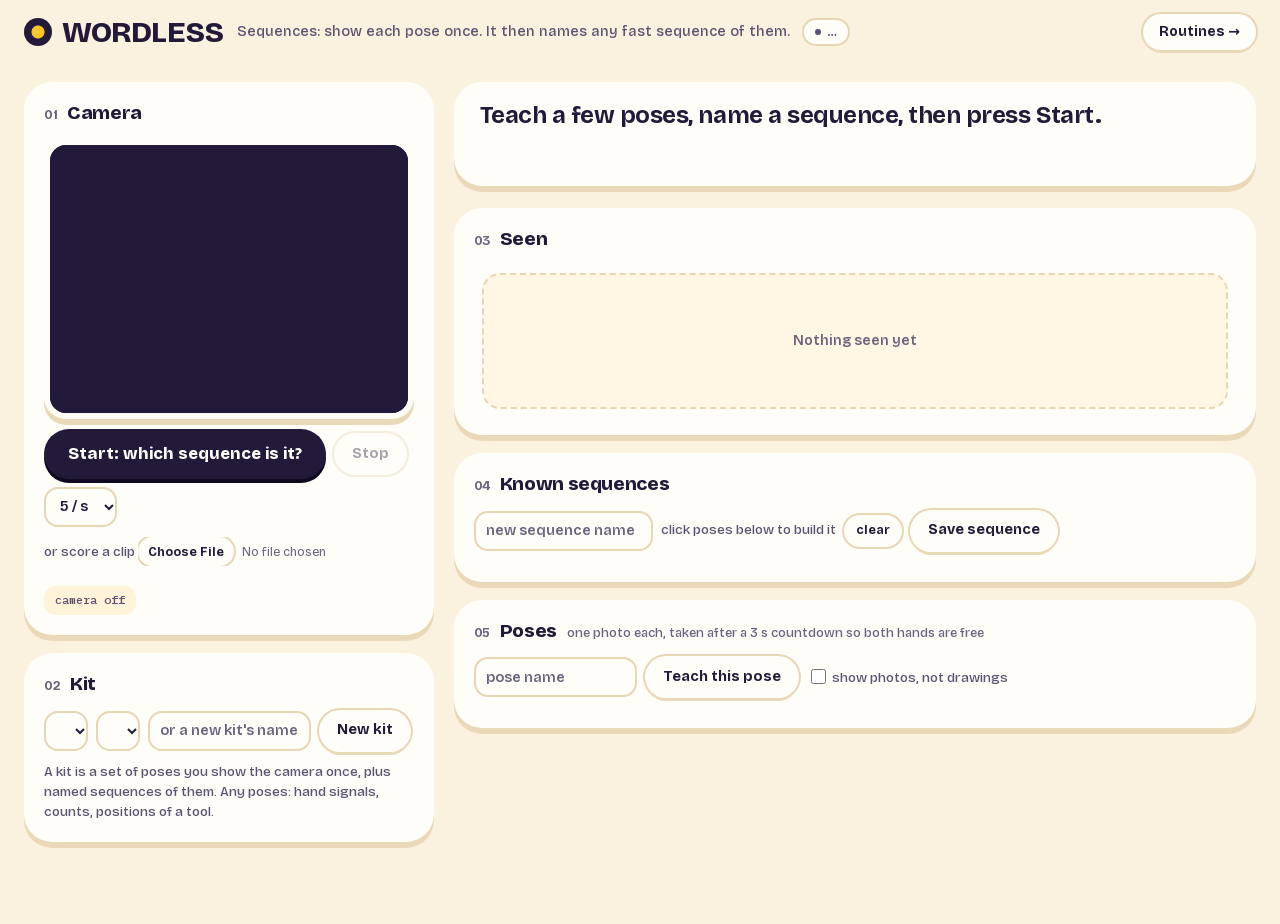
==== commit f2b9bf8b: "Playground is the default style: one stylesheet, one meaning per colour, audit fixes for contrast, t" ====
--- a/web/wordless.css
+++ b/web/wordless.css
@@ -1,315 +1,341 @@
-/* WORDLESS · visual direction: THE ASSEMBLY SHEET
-   1. The screen is a printed instruction sheet: warm paper, black ink rules, square corners, lettered sections (A, B, C).
-   2. Pictures and numerals carry the meaning: every step is a numbered cell, big condensed numerals, chunky arrows between cells.
-   3. One signal colour (safety orange) means "live / now"; green, amber and red are used only for verdicts and marks.
-   4. The camera, the strip and the verdict are sized for two metres: condensed 800-weight type, 2.5 px rules, full-colour verdict plate.
-   5. Motion only where something happened: a pose lands, a bar advances, a count ticks, the verdict is stamped. Nothing loops for decoration.
-
-   Loaded after any inline <style>, so every rule here wins at equal specificity. Fonts are local (web/fonts, SIL OFL) so a hall
-   with no wifi still renders. Patterns adapted from beautifului.dev: pixel-grid loader + shimmer status text (.pix, .livetxt),
-   task rows with status marks (.stages), ticked meter (.bar, .pace). */
-
-@font-face { font-family:"Barlow Condensed"; font-weight:600; font-display:swap; src:url("/web/fonts/BarlowCondensed-600.woff2") format("woff2"); }
-@font-face { font-family:"Barlow Condensed"; font-weight:800; font-display:swap; src:url("/web/fonts/BarlowCondensed-800.woff2") format("woff2"); }
-@font-face { font-family:"Barlow"; font-weight:500; font-display:swap; src:url("/web/fonts/Barlow-500.woff2") format("woff2"); }
-@font-face { font-family:"Barlow"; font-weight:700; font-display:swap; src:url("/web/fonts/Barlow-700.woff2") format("woff2"); }
+/* WORDLESS · visual direction: PLAYGROUND
+   1. Warm cream page, big soft blocks with solid "ledge" shadows, heavy rounded type (Bricolage Grotesque). Friendly, like a toy you can press.
+   2. Every colour has one meaning: aubergine ink = things you read or press; sun yellow = "now" (what the camera sees, the current step);
+      mint = right; tomato = wrong or missing. No colour is used for decoration.
+   3. One framing device per object: the camera has its thick frame, a step has its number bubble, a result has its mark. Nothing is doubled.
+   4. Sized for two metres: the camera label, the numbered picture strip and the verdict block. Everything else stays small and calm.
+   5. Motion only where something happened: a pose lands, the meter fills, the count ticks, the verdict arrives.
+
+   Loaded after any inline <style>, so every rule here wins at equal specificity. Fonts are local (web/fonts, SIL OFL); no network needed.
+   Part 1 below is the shared structure (layout, components, behaviour hooks); part 2 is the Playground look; part 3 resolves clashes.
+   Patterns adapted from beautifului.dev: Loading State pixel-grid loader, Task Rows with status capsules, Tool Chips, the Recommendation
+   Card confidence bars, capsule chips, pill buttons, the segmented tab switch. From X: the ticked / dotted progress meter. */
+
+/* ============================================================ PART 1 · structure */
+
 @font-face { font-family:"IBM Plex Mono"; font-weight:500; font-display:swap; src:url("/web/fonts/IBMPlexMono-500.woff2") format("woff2"); }
 
 :root {
-  --ink:#0d0d0d; --paper:#f1ede2; --sheet:#fffdf7; --line:#0d0d0d; --mute:#5e5a52; --soft:#e2ddd0;
-  --signal:#ff4f18; --signal-tint:#ffe4d9;
-  --green:#0f9d4d; --green-plate:#2fd373; --green-tint:#cdf3da;
-  --amber:#e0a100; --amber-plate:#ffc933; --amber-tint:#ffefb5;
-  --red:#d92a18; --red-plate:#e5341f; --red-tint:#ffdcd5;
-  --blue:#1f5fd0;
-  --rule:2.5px;
-  --display:"Barlow Condensed", "Arial Narrow", "Helvetica Neue", Arial, sans-serif;
-  --body:"Barlow", "Helvetica Neue", Arial, sans-serif;
+  --canvas:oklch(96.1% .002 247.84); --surface:#fff; --inset:oklch(97.9% .002 247.839); --field:oklch(96.1% .001 286.375); --hover:oklch(97% .002 247.839);
+  --ink:oklch(24.7% .006 258.361); --ink-2:oklch(50.6% .01 264.477); --ink-3:oklch(62% .009 264.505);
+  --line:oklch(94.6% .003 264.542); --line-strong:oklch(91.2% .005 258.326);
+  --accent:oklch(55.6% .187 255.617); --accent-tint:oklch(95.5% .02 255);
+  --green:oklch(60.3% .155 150.883); --green-tint:oklch(95.8% .017 159.118); --green-ink:oklch(45% .12 151);
+  --orange:oklch(68.9% .179 49.902); --orange-tint:oklch(96.4% .021 67.581); --orange-ink:oklch(50% .14 50);
+  --red:oklch(62.1% .192 23.042); --red-tint:oklch(95.6% .017 17.462); --red-ink:oklch(48% .17 24);
+  --plate-good:oklch(56% .155 150.9); --plate-warn:oklch(84% .16 85); --plate-bad:oklch(57% .2 24);
+  --on-good:#fff; --on-warn:oklch(27% .05 80); --on-bad:#fff;
+  --shadow-hairline:0 0 0 1px var(--line);
+  --shadow-btn:0 0 0 1px var(--line-strong), 0 0 4px 0 #0000000a;
+  --shadow-field:inset 0 1px 2px oklch(0% 0 0 / .08);
+  --shadow-card:0 0 0 1px var(--line), 0 18px 47px 0 #00000008, 0 7.5px 19px 0 #00000005, 0 4px 10.5px 0 #00000005, 0 2.3px 5.8px 0 #00000003, 0 1.2px 3.1px 0 #00000003, 0 .5px 1.3px 0 #00000003;
+  --shadow-raised:0 0 0 1px var(--line), 0 17.54px 23.39px 0 #0000000a, 0 9.4px 12.5px 0 #00000008, 0 5.25px 7px 0 #00000005, 0 2.79px 3.72px -2px #00000003, 0 1.16px 1.5px 0 #00000003;
+  --r-chip:6px; --r-control:8px; --r-cell:10px; --r-card:16px; --r-pill:999px;
+  --sans:"Inter", ui-sans-serif, system-ui, -apple-system, "Helvetica Neue", Arial, sans-serif;
+  --display:var(--sans);
   --mono:"IBM Plex Mono", ui-monospace, Menlo, monospace;
   --ease-out:cubic-bezier(0.23, 1, 0.32, 1);
-  --arrow:url("data:image/svg+xml,%3Csvg xmlns='http://www.w3.org/2000/svg' viewBox='0 0 24 24'%3E%3Cpath d='M1 9h12V2l10 10-10 10v-7H1z' fill='%230d0d0d'/%3E%3C/svg%3E");
+  /* names the inline page styles still read */
+  --paper:var(--canvas); --mute:var(--ink-2); --soft:var(--line); --amber:var(--orange); --blue:var(--accent);
+  --arrow:url("data:image/svg+xml,%3Csvg xmlns='http://www.w3.org/2000/svg' viewBox='0 0 24 24' fill='none' stroke='%238b909a' stroke-width='2.4' stroke-linecap='round' stroke-linejoin='round'%3E%3Cpath d='M4 12h15M13 6l6 6-6 6'/%3E%3C/svg%3E");
 }
 
 * { box-sizing:border-box; }
 body {
-  margin:0; font:500 16px/1.45 var(--body); color:var(--ink); background-color:var(--paper);
-  background-image:radial-gradient(circle, rgba(13,13,13,.14) 1px, transparent 1.3px); background-size:16px 16px;
+  margin:0; font:400 15px/1.5 var(--sans); color:var(--ink); background-color:var(--canvas);
+  background-image:radial-gradient(circle, oklch(0% 0 0 / .055) 1px, transparent 1.4px); background-size:18px 18px;
   -webkit-font-smoothing:antialiased;
 }
-b, strong { font-weight:700; }
-code { font-family:var(--mono); font-size:.86em; background:var(--soft); padding:1px 5px; }
-:focus-visible { outline:3px solid var(--signal); outline-offset:2px; }
+b, strong { font-weight:600; }
+code { font-family:var(--mono); font-size:.86em; background:var(--field); padding:1px 5px; border-radius:var(--r-chip); }
+:focus-visible { outline:2px solid var(--accent); outline-offset:2px; }
 
 /* ------------------------------------------------------------ header */
 header {
-  display:flex; flex-wrap:wrap; align-items:center; gap:10px 16px; padding:10px 24px;
-  border-bottom:3px solid var(--line); background:var(--sheet); position:sticky; top:0; z-index:20;
-}
-header h1 {
-  margin:0; font:800 30px/1 var(--display); letter-spacing:.06em; text-transform:uppercase;
-  background:var(--ink); color:var(--sheet); padding:5px 12px 4px; position:relative;
-}
-header h1::after { content:""; position:absolute; right:-9px; top:0; bottom:0; width:6px; background:var(--signal); }
-header .tag { color:var(--mute); font-size:15px; margin-left:6px; }
-header a { color:var(--ink); font:600 18px/1 var(--display); letter-spacing:.05em; text-transform:uppercase; margin-left:auto; text-underline-offset:4px; text-decoration-thickness:2px; }
-nav { display:flex; gap:6px; margin-left:auto; }
+  display:flex; flex-wrap:wrap; align-items:center; gap:8px 14px; padding:10px 24px; position:sticky; top:0; z-index:20;
+  border-bottom:0; background:color-mix(in srgb, var(--surface) 88%, transparent); backdrop-filter:blur(12px); box-shadow:0 1px 0 var(--line);
+}
+header h1 { margin:0; font:650 17px/1 var(--display); letter-spacing:-.01em; text-transform:capitalize; display:flex; align-items:center; gap:9px; background:none; color:var(--ink); padding:0; }
+header h1::before {                 /* dot-matrix mark */
+  content:""; width:20px; height:20px; border-radius:6px; background-color:var(--ink);
+  background-image:radial-gradient(circle, var(--surface) 1.1px, transparent 1.3px); background-size:5px 5px; background-position:2.5px 2.5px;
+}
+header h1::after { content:none; }
+header .tag { color:var(--ink-2); font-size:13.5px; margin-left:0; }
+header a { color:var(--ink); font:500 13.5px/1 var(--sans); margin-left:auto; text-decoration:none; text-transform:none; letter-spacing:0; padding:9px 14px; border-radius:var(--r-pill); background:var(--surface); box-shadow:var(--shadow-btn); }
+nav { display:flex; gap:2px; margin-left:auto; padding:3px; border-radius:var(--r-pill); background:var(--field); }
 nav button {
-  font:600 18px/1 var(--display); letter-spacing:.05em; text-transform:uppercase; padding:9px 16px 8px; min-height:40px;
-  border:var(--rule) solid var(--line); background:var(--sheet); color:var(--ink); cursor:pointer;
-  transition:background-color .12s ease;
-}
-nav button.on { background:var(--ink); color:var(--sheet); box-shadow:0 4px 0 var(--signal); }
+  font:500 13.5px/1 var(--sans); letter-spacing:0; text-transform:none; padding:8px 14px; min-height:32px; border:0; border-radius:var(--r-pill);
+  background:transparent; color:var(--ink-2); cursor:pointer; transition:background-color .12s ease, color .12s ease;
+}
+nav button.on { background:var(--surface); color:var(--ink); box-shadow:var(--shadow-btn); }
 .pill {
-  font:500 12px/1 var(--mono); padding:5px 9px; border:2px solid var(--line); text-transform:uppercase; letter-spacing:.06em;
-  display:inline-flex; align-items:center; gap:6px; background:var(--sheet);
-}
-.pill::before { content:""; width:8px; height:8px; background:var(--mute); }
-.pill.replay { background:var(--amber-tint); } .pill.replay::before { background:var(--amber); }
-.pill.live { background:var(--green-tint); } .pill.live::before { background:var(--green); border-radius:50%; }
+  font:500 12px/1 var(--sans); padding:5px 9px; border:0; border-radius:var(--r-pill); text-transform:none; letter-spacing:0;
+  display:inline-flex; align-items:center; gap:6px; background:var(--field); color:var(--ink-2);
+}
+.pill::before { content:""; width:6px; height:6px; border-radius:50%; background:currentColor; }
+.pill.replay { background:var(--orange-tint); color:var(--orange-ink); }
+.pill.live { background:var(--green-tint); color:var(--green-ink); }
 
 /* status line + run clock (demo shell) */
-#statusline { flex-basis:100%; display:flex; flex-wrap:wrap; align-items:center; gap:6px 18px; font:500 14px/1.2 var(--mono); font-variant-numeric:tabular-nums; margin:0; padding-top:8px; border-top:1px dashed var(--mute); }
-#statusline b { font-weight:500; font-size:16px; }
-#statusline .k { color:var(--mute); font-size:11.5px; text-transform:uppercase; letter-spacing:.08em; margin-right:6px; }
-.clock { font:800 46px/1 var(--display); font-variant-numeric:tabular-nums; letter-spacing:.02em; }
-.clock.near { color:var(--amber); } .clock.over { color:var(--red); }
+#statusline { flex-basis:100%; display:flex; flex-wrap:wrap; align-items:center; gap:6px 18px; font:500 12.5px/1.2 var(--mono); font-variant-numeric:tabular-nums; margin:0; padding-top:8px; border-top:1px solid var(--line); color:var(--ink); }
+#statusline b { font-weight:500; font-size:13.5px; }
+#statusline .k { color:var(--ink-3); font:500 12px var(--sans); text-transform:none; letter-spacing:0; margin-right:6px; }
+.clock { font:700 40px/1 var(--display); font-variant-numeric:tabular-nums; letter-spacing:-.03em; }
+.clock.near { color:var(--orange); } .clock.over { color:var(--red); }
 
 /* ------------------------------------------------------------ layout */
 main { padding:22px 24px 64px; max-width:1560px; margin:0 auto; counter-reset:box; }
-main.duo { display:grid; grid-template-columns:minmax(340px, min(32vw, 500px)) minmax(0, 1fr); gap:22px; align-items:start; }
+main.duo { display:grid; grid-template-columns:minmax(340px, min(32vw, 500px)) minmax(0, 1fr); gap:20px; align-items:start; }
 section { display:none; } section.on { display:block; }
-.cols { display:grid; grid-template-columns:minmax(320px, 440px) minmax(0, 1fr); gap:22px; align-items:start; }
+.cols { display:grid; grid-template-columns:minmax(320px, 440px) minmax(0, 1fr); gap:20px; align-items:start; }
 @media (max-width:900px) { main.duo, .cols { grid-template-columns:1fr; } }
-.row { display:flex; gap:10px; align-items:center; flex-wrap:wrap; margin:10px 0; }
-
-/* ------------------------------------------------------------ panels (lettered sections of the sheet) */
-.box { border:var(--rule) solid var(--line); background:var(--sheet); padding:16px; position:relative; }
-main.duo .box { margin-bottom:20px; }
+.row { display:flex; gap:8px; align-items:center; flex-wrap:wrap; margin:10px 0; }
+
+/* ------------------------------------------------------------ cards with numbered heads */
+.box { border:0; border-radius:var(--r-card); background:var(--surface); box-shadow:var(--shadow-card); padding:16px; position:relative; }
+main.duo .box { margin-bottom:18px; }
 .box h2 {
-  counter-increment:box; display:flex; align-items:center; gap:10px; min-height:32px;
-  margin:-16px -16px 14px; padding:0 12px 0 0; border-bottom:var(--rule) solid var(--line);
-  font:500 12.5px/1.2 var(--mono); text-transform:uppercase; letter-spacing:.09em;
-}
-.box h2::before {
-  content:counter(box, upper-alpha); align-self:stretch; display:grid; place-items:center; min-width:34px;
-  background:var(--ink); color:var(--sheet); font:800 21px/1 var(--display); letter-spacing:0;
-}
-.box h2 .note { text-transform:none; letter-spacing:0; font:500 13.5px/1.2 var(--body); }
-.note { color:var(--mute); font-size:14px; }
+  counter-increment:box; display:flex; align-items:baseline; flex-wrap:wrap; gap:4px 8px; min-height:0; margin:0 0 12px; padding:0; border:0;
+  font:600 13.5px/1.3 var(--sans); text-transform:none; letter-spacing:0; color:var(--ink);
+}
+.box h2::before { content:counter(box, decimal-leading-zero); font:500 11px var(--mono); color:var(--ink-3); background:none; min-width:0; }
+.box h2 .note { font:400 12.5px/1.3 var(--sans); color:var(--ink-3); text-transform:none; letter-spacing:0; }
+.note { color:var(--ink-2); font-size:13px; }
 p.note { margin:8px 0; }
-.err { color:var(--red); font-weight:700; }
+.err { color:var(--red-ink); font-weight:500; font-size:13.5px; }
 .err:empty { display:none; }
-label.small, .vs .lab { font:500 11.5px/1.2 var(--mono); color:var(--mute); text-transform:uppercase; letter-spacing:.08em; }
-.vs .lab { color:var(--ink); margin-bottom:6px; }
-.stat { font:500 12.5px/1.4 var(--mono); font-variant-numeric:tabular-nums; color:var(--mute); margin-top:10px; }
-.scope { border:0; border-left:8px solid var(--signal); padding:8px 14px; margin:14px 0; background:var(--sheet); }
+label.small, .vs .lab { font:500 12px/1.2 var(--sans); color:var(--ink-3); text-transform:none; letter-spacing:0; }
+.vs .lab { margin-bottom:6px; }
+.stat { font:500 12px/1.4 var(--mono); font-variant-numeric:tabular-nums; color:var(--ink-3); margin-top:10px; }
+.scope { border:0; border-radius:var(--r-cell); padding:10px 14px; margin:14px 0; background:var(--surface); box-shadow:var(--shadow-hairline); color:var(--ink-2); font-size:13.5px; }
 ul.tight { margin:6px 0; padding-left:20px; }
 ul.check { margin:0; padding-left:18px; } ul.check li { margin:6px 0; }
 
 /* ------------------------------------------------------------ controls */
 button.act {
-  font:600 17px/1 var(--display); letter-spacing:.05em; text-transform:uppercase; padding:10px 16px 9px; min-height:42px;
-  border:var(--rule) solid var(--line); background:var(--sheet); color:var(--ink); cursor:pointer; box-shadow:3px 3px 0 var(--line);
+  font:500 13.5px/1 var(--sans); letter-spacing:0; text-transform:none; padding:0 14px; min-height:36px; border:0; border-radius:var(--r-pill);
+  background:var(--surface); color:var(--ink); cursor:pointer; box-shadow:var(--shadow-btn);
   transition:scale .15s ease-out, background-color .12s ease;
 }
-button.act.primary { background:var(--ink); color:var(--sheet); box-shadow:3px 3px 0 var(--signal); font-size:19px; min-height:46px; padding-inline:20px; }
-button.act:disabled { opacity:.35; cursor:default; box-shadow:none; }
+button.act.primary { background:var(--ink); color:var(--surface); box-shadow:none; font-weight:600; font-size:14.5px; min-height:42px; padding-inline:20px; }
+button.act:disabled { opacity:.4; cursor:default; }
 button.mini {
-  font:500 11.5px/1 var(--mono); text-transform:uppercase; letter-spacing:.05em; padding:7px 9px; min-height:28px;
-  border:2px solid var(--line); background:var(--sheet); color:var(--ink); cursor:pointer;
+  font:500 12px/1 var(--sans); text-transform:none; letter-spacing:0; padding:0 10px; min-height:28px; border:0; border-radius:var(--r-pill);
+  background:var(--surface); color:var(--ink); cursor:pointer; box-shadow:var(--shadow-btn);
   transition:scale .15s ease-out, background-color .12s ease;
 }
-button.act:not(:disabled):active, button.mini:not(:disabled):active, nav button:active { scale:.96; }
+button.act:not(:disabled):active, button.mini:not(:disabled):active { scale:.96; }
 @media (hover:hover) {
-  button.act:not(:disabled):not(.primary):hover, button.mini:hover, nav button:not(.on):hover { background:var(--signal-tint); }
-  button.act.primary:not(:disabled):hover { background:#2b2925; }
+  button.act:not(:disabled):not(.primary):hover, button.mini:hover { background:var(--hover); }
+  button.act.primary:not(:disabled):hover { filter:brightness(1.25); }
+  nav button:not(.on):hover { color:var(--ink); }
+  header a:hover { background:var(--hover); }
 }
 select, input[type=text], input[type=number] {
-  font:500 16px/1.2 var(--body); color:var(--ink); padding:8px 10px; min-height:40px; border:var(--rule) solid var(--line);
-  background:var(--sheet); border-radius:0; max-width:100%;
-}
-input[type=number] { width:76px; font-family:var(--mono); }
-input::placeholder { color:#8a857a; }
-input[type=checkbox] { accent-color:var(--ink); width:16px; height:16px; vertical-align:-2px; }
-input[type=file] { font:500 13px var(--body); color:var(--mute); max-width:100%; }
+  font:400 14px/1.2 var(--sans); color:var(--ink); padding:0 10px; min-height:36px; border:0; border-radius:var(--r-control);
+  background-color:var(--field); box-shadow:var(--shadow-field); max-width:100%;
+}
+input[type=number] { width:72px; font-family:var(--mono); font-size:13px; }
+input::placeholder { color:var(--ink-3); }
+input[type=checkbox] { accent-color:var(--ink); width:15px; height:15px; vertical-align:-2px; }
+input[type=file] { font:400 12.5px var(--sans); color:var(--ink-3); max-width:100%; }
 input[type=file]::file-selector-button {
-  font:500 11.5px/1 var(--mono); text-transform:uppercase; letter-spacing:.05em; padding:7px 9px; margin-right:8px;
-  border:2px solid var(--line); background:var(--sheet); color:var(--ink); cursor:pointer;
-}
-
-/* ------------------------------------------------------------ camera frame */
-video { width:100%; background:#000; display:block; aspect-ratio:16/9; border:var(--rule) solid var(--line); }
-.cam { position:relative; background:#000; border:var(--rule) solid var(--line); --mark:rgba(255,255,255,.85); overflow:hidden; }
-.cam video { aspect-ratio:4/3; object-fit:cover; border:0; }   /* mirroring is done by /web/mirror.js */
-.cam::before {                      /* viewfinder corner marks; they turn signal orange while a run is live */
-  content:""; position:absolute; inset:12px; z-index:2; pointer-events:none;
+  font:500 12px/1 var(--sans); padding:7px 10px; margin-right:8px; border:0; border-radius:var(--r-pill); background:var(--surface); color:var(--ink); cursor:pointer; box-shadow:var(--shadow-btn);
+}
+
+/* ------------------------------------------------------------ camera frame (mirroring is done by /web/mirror.js) */
+video { width:100%; background:#0c0d0f; display:block; aspect-ratio:16/9; border:0; border-radius:var(--r-cell); }
+.cam { position:relative; background:#0c0d0f; border:0; border-radius:var(--r-cell); --mark:rgba(255,255,255,.7); --mark-live:oklch(72% .16 255); overflow:hidden; transition:box-shadow .2s ease; }
+.cam video { aspect-ratio:4/3; object-fit:cover; border-radius:0; border:0; }
+.cam::before {                      /* viewfinder corner marks; accent colour while a run is live */
+  content:""; position:absolute; inset:14px; z-index:2; pointer-events:none;
   background:
-    linear-gradient(var(--mark), var(--mark)) left top / 26px 3px, linear-gradient(var(--mark), var(--mark)) left top / 3px 26px,
-    linear-gradient(var(--mark), var(--mark)) right top / 26px 3px, linear-gradient(var(--mark), var(--mark)) right top / 3px 26px,
-    linear-gradient(var(--mark), var(--mark)) left bottom / 26px 3px, linear-gradient(var(--mark), var(--mark)) left bottom / 3px 26px,
-    linear-gradient(var(--mark), var(--mark)) right bottom / 26px 3px, linear-gradient(var(--mark), var(--mark)) right bottom / 3px 26px;
+    linear-gradient(var(--mark), var(--mark)) left top / 22px 2px, linear-gradient(var(--mark), var(--mark)) left top / 2px 22px,
+    linear-gradient(var(--mark), var(--mark)) right top / 22px 2px, linear-gradient(var(--mark), var(--mark)) right top / 2px 22px,
+    linear-gradient(var(--mark), var(--mark)) left bottom / 22px 2px, linear-gradient(var(--mark), var(--mark)) left bottom / 2px 22px,
+    linear-gradient(var(--mark), var(--mark)) right bottom / 22px 2px, linear-gradient(var(--mark), var(--mark)) right bottom / 2px 22px;
   background-repeat:no-repeat;
 }
-.box:has(#go:disabled) .cam { --mark:var(--signal); }
-.cam .over { position:absolute; inset:0; z-index:3; display:grid; place-items:center; color:#fff; pointer-events:none; text-align:center; font-family:var(--display); font-weight:800; }
-.cam .over:not(:empty) { background:rgba(13,13,13,.5); }
-.cam .over .what { font-size:34px; line-height:1; text-transform:uppercase; letter-spacing:.04em; background:var(--signal); color:var(--ink); padding:6px 14px 4px; display:inline-block; }
-.cam .over .big { font-size:210px; line-height:.95; font-variant-numeric:tabular-nums; animation:count-pop .3s var(--ease-out) both; }
+.box:has(#go:disabled) .cam { --mark:var(--mark-live); box-shadow:0 0 0 3px var(--accent-tint), 0 0 0 4px var(--accent); }
+.cam .over { position:absolute; inset:0; z-index:3; display:grid; place-items:center; color:#fff; pointer-events:none; text-align:center; font-family:var(--display); font-weight:700; }
+.cam .over:not(:empty) { background:rgba(12,13,15,.55); backdrop-filter:blur(3px); }
+.cam .over .what { font-size:22px; line-height:1; font-weight:600; letter-spacing:-.01em; text-transform:none; color:#fff; background:rgba(255,255,255,.16); padding:8px 16px; border-radius:var(--r-pill); display:inline-block; }
+.cam .over .big { font-size:190px; line-height:1; letter-spacing:-.04em; font-variant-numeric:tabular-nums; animation:count-pop .3s var(--ease-out) both; }
 .cam .nowlab {
-  position:absolute; left:24px; bottom:24px; z-index:3; background:var(--signal); color:var(--ink);
-  font:800 34px/1 var(--display); letter-spacing:.02em; text-transform:uppercase; padding:7px 12px 5px; font-variant-numeric:tabular-nums;
-}
-.guide { position:relative; } .guide::after { content:""; position:absolute; inset:8%; border:2px dashed rgba(255,255,255,.8); pointer-events:none; }
+  position:absolute; left:24px; bottom:24px; z-index:3; background:rgba(12,13,15,.72); color:#fff; backdrop-filter:blur(8px);
+  font:650 28px/1 var(--display); letter-spacing:-.02em; text-transform:none; padding:10px 16px; border-radius:var(--r-pill); font-variant-numeric:tabular-nums;
+}
+.guide { position:relative; } .guide::after { content:""; position:absolute; inset:8%; border:1.5px dashed rgba(255,255,255,.7); border-radius:8px; pointer-events:none; }
 
 /* live indicator: pixel-grid loader + shimmer label, shown only while a run is watching or deciding */
-.live { display:none; align-items:center; gap:8px; margin-left:auto; }
+.live { display:none; align-items:center; gap:8px; margin-left:auto; font:500 12.5px var(--sans); text-transform:none; letter-spacing:0; }
 .box:has(#go:disabled) .live { display:inline-flex; }
 .pix { display:grid; grid-template-columns:repeat(3, 4px); gap:1.5px; }
-.pix i { width:4px; height:4px; background:var(--signal); opacity:.15; animation:pixel-on .65s ease-in-out infinite; }
+.pix i { width:4px; height:4px; border-radius:1px; background:var(--ink); opacity:.15; animation:pixel-on .65s ease-in-out infinite; }
 .pix i:nth-child(1), .pix i:nth-child(5), .pix i:nth-child(7) { animation-delay:90ms; }
 .pix i:nth-child(2), .pix i:nth-child(6), .pix i:nth-child(8) { animation-delay:180ms; }
 .pix i:nth-child(3), .pix i:nth-child(9) { animation-delay:270ms; }
 .livetxt::after { content:"Deciding"; }
 .box:has(#stop:not(:disabled)) .livetxt::after { content:"Watching"; }
 .livetxt {
-  background-image:linear-gradient(90deg, var(--ink) 35%, #a39d8f 50%, var(--ink) 65%); background-size:200% 100%;
+  background-image:linear-gradient(90deg, var(--ink-3) 35%, var(--ink) 50%, var(--ink-3) 65%); background-size:200% 100%;
   -webkit-background-clip:text; background-clip:text; color:transparent; animation:shimmer-text 1.4s linear infinite;
 }
 
 /* ------------------------------------------------------------ numbered cells */
 .grid { display:grid; grid-template-columns:repeat(auto-fill, minmax(124px, 1fr)); gap:12px; }
-.sign { position:relative; border:var(--rule) solid var(--line); background:var(--sheet); min-width:0; }
-.sign img { width:100%; aspect-ratio:4/3; object-fit:contain; display:block; background:#fff; }
+.sign { position:relative; border:0; border-radius:var(--r-cell); background:var(--surface); box-shadow:var(--shadow-btn); min-width:0; }
+.sign img { width:100%; aspect-ratio:4/3; object-fit:contain; display:block; background:#fff; border-radius:var(--r-cell) var(--r-cell) 0 0; }
 .sign .num {
-  position:absolute; left:0; top:0; z-index:1; min-width:30px; height:30px; padding:2px 7px 0; display:grid; place-items:center;
-  background:var(--ink); color:var(--sheet); font:800 23px/1 var(--display); font-variant-numeric:tabular-nums;
-}
-.sign .nm { font:700 14px/1.2 var(--body); padding:5px 7px; border-top:2px solid var(--line); display:flex; justify-content:space-between; gap:4px; }
+  position:absolute; left:7px; top:7px; z-index:1; min-width:26px; height:26px; padding:0 7px; display:grid; place-items:center; border-radius:8px;
+  background:var(--ink); color:var(--surface); font:650 15px/1 var(--display); font-variant-numeric:tabular-nums;
+}
+.sign .nm { font:550 13px/1.2 var(--sans); padding:7px 9px 8px; border-top:1px solid var(--line); display:flex; justify-content:space-between; gap:4px; }
 .sign .nm span { overflow:hidden; text-overflow:ellipsis; white-space:nowrap; }
-.sign .nm a { cursor:pointer; color:var(--mute); padding:0 2px; }
+.sign .nm a { cursor:pointer; color:var(--ink-3); padding:0 2px; }
 .sign.todo {
-  border:var(--rule) dashed var(--mute); background:transparent; cursor:pointer; display:grid; place-items:center; min-height:124px;
-  color:var(--mute); font:600 18px/1.25 var(--display); letter-spacing:.03em; text-transform:uppercase; text-align:center; padding:8px;
-}
-.sign.pick { cursor:pointer; transition:box-shadow .12s ease; }
-.sign.hot { box-shadow:0 0 0 4px var(--signal); }
-@media (hover:hover) { .sign.pick:hover { box-shadow:4px 4px 0 var(--signal); } .sign.todo:hover { border-color:var(--ink); color:var(--ink); } .sign .nm a:hover { color:var(--red); } }
+  box-shadow:none; border:1.5px dashed var(--line-strong); background:transparent; cursor:pointer; display:grid; place-items:center; min-height:124px;
+  color:var(--ink-3); font:500 13px/1.35 var(--sans); letter-spacing:0; text-transform:none; text-align:center; padding:8px;
+}
+.sign.pick { cursor:pointer; transition:box-shadow .15s ease; }
+.sign.hot { box-shadow:0 0 0 2px var(--accent); }
+@media (hover:hover) { .sign.pick:hover { box-shadow:var(--shadow-raised); } .sign.todo:hover { border-color:var(--ink-3); color:var(--ink); } .sign .nm a:hover { color:var(--red); } }
 
 /* marks on a scored cell */
 .sign .tagx {
-  position:absolute; right:-9px; top:-11px; z-index:2; width:32px; height:32px; display:grid; place-items:center; border-radius:50%;
-  border:var(--rule) solid var(--ink); background:var(--sheet); color:var(--ink); font:900 19px/1 var(--body);
-}
-.sign.match { box-shadow:inset 0 0 0 5px var(--green); } .sign.match .tagx { background:var(--green-plate); }
-.sign.wrong, .sign.missing { box-shadow:inset 0 0 0 5px var(--red); background:var(--red-tint); }
-.sign.wrong .tagx, .sign.missing .tagx { background:var(--red-plate); color:#fff; }
+  position:absolute; right:-8px; top:-9px; z-index:2; width:28px; height:28px; display:grid; place-items:center; border-radius:50%;
+  border:2px solid var(--surface); background:var(--ink); color:#fff; font:700 15px/1 var(--sans);
+}
+.sign.match { box-shadow:0 0 0 3px var(--green); } .sign.match .tagx { background:var(--green); }
+.sign.wrong, .sign.missing { box-shadow:0 0 0 3px var(--red); background:var(--red-tint); }
+.sign.wrong .tagx, .sign.missing .tagx { background:var(--red); }
 .sign.wrong img, .sign.missing img { background:var(--red-tint); mix-blend-mode:multiply; }
-.sign.missing { border-style:dashed; } .sign.missing img { opacity:.4; }
-.sign.extra { box-shadow:inset 0 0 0 5px var(--amber); } .sign.extra .tagx { background:var(--amber-plate); }
+.sign.missing { box-shadow:none; outline:2.5px dashed var(--red); outline-offset:0; } .sign.missing img { opacity:.4; }
+.sign.extra { box-shadow:0 0 0 3px var(--orange); } .sign.extra .tagx { background:var(--orange); }
 .sign.pending { opacity:.45; }
 
 /* ------------------------------------------------------------ strip with arrows */
-.strip { display:flex; flex-wrap:wrap; gap:14px 4px; align-items:center; min-height:150px; padding:6px 4px 2px; }
-.strip .sign { flex:0 0 clamp(92px, calc((100% - 140px) / 6), 170px); width:auto; }   /* six cells and five arrows fill one row */
-.strip:not(:has(> div:nth-of-type(5))) .sign { flex-basis:clamp(92px, calc((100% - 84px) / 4), 190px); }   /* four or fewer: larger cells */
+.strip { display:flex; flex-wrap:wrap; gap:16px 4px; align-items:center; min-height:150px; padding:10px 6px 4px; }
+.strip .sign { flex:0 0 clamp(92px, calc((100% - 152px) / 6), 170px); width:auto; }   /* six cells and five arrows fill one row */
+.strip:not(:has(> div:nth-of-type(5))) .sign { flex-basis:clamp(92px, calc((100% - 96px) / 4), 190px); }   /* four or fewer: larger cells */
 .strip .arrow { flex:0 0 20px; height:22px; font-size:0; background:var(--arrow) center / 20px 20px no-repeat; }
-.strip:empty::before { content:"Nothing seen yet"; color:var(--mute); }
+.strip:empty::before { content:"Nothing seen yet"; }
 .strip > .note:only-child, .strip:empty::before {
-  flex:1; align-self:stretch; display:grid; place-items:center; min-height:136px; border:var(--rule) dashed #b9b3a4;
-  font:500 12.5px var(--mono); text-transform:uppercase; letter-spacing:.09em;
+  flex:1; align-self:stretch; display:grid; place-items:center; min-height:132px; border-radius:var(--r-cell); background:var(--inset);
+  box-shadow:inset 0 0 0 1px var(--line); color:var(--ink-3); font:400 13px var(--sans);
 }
 .strip .sign.land, .strip .arrow.land { animation:cell-land .32s var(--ease-out) both; }
 .strip .sign:is(.match, .wrong, .missing, .extra), .strip .sign:is(.match, .wrong, .missing, .extra) + .arrow { animation:cell-land .32s var(--ease-out) both; }
 .strip > :nth-child(n+3) { animation-delay:60ms; } .strip > :nth-child(n+5) { animation-delay:120ms; } .strip > :nth-child(n+7) { animation-delay:180ms; }
 .strip > :nth-child(n+9) { animation-delay:240ms; } .strip > :nth-child(n+11) { animation-delay:300ms; } .strip > :nth-child(n+13) { animation-delay:360ms; }
 
-/* ------------------------------------------------------------ known sequences + ticked meter */
-.seq { display:grid; grid-template-columns:1fr auto; gap:8px 12px; padding:10px 10px 12px; border-bottom:1px dashed var(--mute); align-items:center; }
-.seq b { font:800 26px/1 var(--display); letter-spacing:.01em; margin-right:8px; }
-.seq .chips { font:500 14px var(--mono); color:var(--mute); white-space:nowrap; }
-.seq .note { font:500 13px var(--mono); color:var(--ink); margin-left:8px; }
-.pace { height:14px; border:2px solid var(--line); background:var(--sheet); position:relative; }
-.pace i { display:block; height:100%; width:0; background:var(--signal); transition:width .18s var(--ease-out); }
-/* ticked ruler meter: grey ticks, inked up to the covered share */
-.seq .bar { grid-column:1 / -1; height:18px; border:0; background:repeating-linear-gradient(90deg, #cbc5b6 0 3px, transparent 3px 8px); }
-.seq .bar i { display:block; height:100%; width:0; color:var(--ink); background:repeating-linear-gradient(90deg, currentColor 0 3px, transparent 3px 8px); transition:width .18s var(--ease-out); }
-.seq.lead { background:var(--green-tint); box-shadow:inset 6px 0 0 var(--green); padding-left:16px; }
+/* ------------------------------------------------------------ known sequences as capsule rows + ticked meter */
+.seq {
+  display:grid; grid-template-columns:1fr auto; gap:8px 12px; padding:10px 12px 12px 14px; margin-bottom:8px; border:0; border-radius:14px; align-items:center;
+  background:var(--surface); box-shadow:var(--shadow-btn); transition:box-shadow .2s ease, background-color .2s ease;
+}
+.seq b { font:600 17px/1.2 var(--display); letter-spacing:-.01em; margin-right:8px; }
+.seq .chips { font:500 12px var(--mono); color:var(--ink-3); white-space:nowrap; }
+.seq .note { font:500 11.5px var(--sans); color:var(--green-ink); background:var(--green-tint); padding:3px 8px; border-radius:var(--r-pill); margin-left:8px; }
+.pace { height:10px; border:0; border-radius:var(--r-pill); background:var(--field); position:relative; overflow:hidden; margin-top:10px; }
+.pace i { display:block; height:100%; width:0; border-radius:var(--r-pill); background:var(--accent); transition:width .18s var(--ease-out); }
+.seq .bar { grid-column:1 / -1; height:14px; border:0; background:repeating-linear-gradient(90deg, var(--line-strong) 0 2px, transparent 2px 6px); }
+.seq .bar::after { content:none; }
+.seq .bar i { display:block; height:100%; width:0; color:var(--ink); background:repeating-linear-gradient(90deg, currentColor 0 2px, transparent 2px 6px); transition:width .18s var(--ease-out); }
+.seq.lead { background:var(--green-tint); box-shadow:0 0 0 1.5px var(--green); padding-left:14px; }
 .seq.lead .bar i { color:var(--green); }
-.pace { margin-top:10px; }
-.pace span { display:inline-block; padding:3px 8px; margin:2px 4px 2px 0; border:2px solid var(--line); font:500 13px var(--mono); background:var(--green-tint); }
-.pace span.short { background:var(--red-tint); }
-#ppace { height:auto; min-height:0; border:0; background:none; }
+.pace span { display:inline-block; padding:4px 9px; margin:2px 4px 2px 0; border:0; border-radius:var(--r-pill); font:500 12px var(--mono); background:var(--green-tint); color:var(--green-ink); }
+.pace span.short { background:var(--red-tint); color:var(--red-ink); }
+#ppace { height:auto; min-height:0; border:0; background:none; overflow:visible; border-radius:0; }
 
 /* ------------------------------------------------------------ verdict plate */
 .verdict {
-  position:relative; isolation:isolate; overflow:hidden; border:3px solid var(--line); background:var(--sheet); box-shadow:6px 6px 0 var(--line);
-  padding:16px 20px 14px; min-height:104px; margin:0 6px 20px 0; font:800 30px/1.05 var(--display); letter-spacing:.005em; text-wrap:balance;
-}
-.verdict small { display:block; font:500 13px/1.4 var(--mono); letter-spacing:0; color:var(--mute); margin-top:8px; text-wrap:pretty; }
-.verdict:is(.exact, .near, .errors, .unknown, .nothing, .clean, .bad, .unsure) { font-size:clamp(34px, 3.7vw, 58px); animation:verdict-in .32s var(--ease-out) both; }
+  position:relative; isolation:isolate; overflow:hidden; border:0; border-radius:var(--r-card); background:var(--surface); box-shadow:var(--shadow-card);
+  padding:18px 22px 16px; min-height:104px; margin:0 0 18px; font:600 24px/1.15 var(--display); letter-spacing:-.02em; color:var(--ink); text-wrap:balance;
+}
+.verdict small { display:block; font:500 12px/1.45 var(--mono); letter-spacing:0; color:var(--ink-3); margin-top:8px; text-wrap:pretty; }
+.verdict:is(.exact, .near, .errors, .unknown, .nothing, .clean, .bad, .unsure) {
+  font-weight:700; font-size:clamp(34px, 3.7vw, 58px); line-height:1.04; letter-spacing:-.035em; color:var(--on); box-shadow:var(--shadow-raised);
+  animation:verdict-in .32s var(--ease-out) both;
+}
 .verdict:is(.exact, .near, .errors, .unknown, .nothing, .clean, .bad, .unsure)::before {
   content:""; position:absolute; inset:0; z-index:-1; background:var(--plate); transform-origin:left; animation:plate-wipe .42s var(--ease-out) both;
 }
-.verdict:is(.exact, .near, .errors, .unknown, .nothing, .clean, .bad, .unsure) small { color:rgba(13,13,13,.78); }
-.verdict.exact, .verdict.clean { --plate:var(--green-plate); background:var(--sheet); }
-.verdict.near, .verdict.errors, .verdict.unsure { --plate:var(--amber-plate); background:var(--sheet); }
-.verdict.unknown, .verdict.nothing, .verdict.bad { --plate:var(--red-plate); background:var(--sheet); color:#fff; }
-.verdict:is(.unknown, .nothing, .bad) small { color:rgba(255,255,255,.92); }
-main:has(#go:disabled) .verdict:not(.exact, .near, .errors, .unknown, .nothing) { font-size:clamp(34px, 3.4vw, 52px); }
-.verdict .why { font:700 15px/1.3 var(--body); letter-spacing:0; background:var(--ink); color:var(--sheet); padding:6px 10px; margin:-6px -8px 10px; }
+.verdict:is(.exact, .near, .errors, .unknown, .nothing, .clean, .bad, .unsure) small { color:var(--on); opacity:.85; }
+.verdict.exact, .verdict.clean { --plate:var(--plate-good); --on:var(--on-good); background:var(--surface); }
+.verdict.near, .verdict.errors, .verdict.unsure { --plate:var(--plate-warn); --on:var(--on-warn); background:var(--surface); }
+.verdict.unknown, .verdict.nothing, .verdict.bad { --plate:var(--plate-bad); --on:var(--on-bad); background:var(--surface); }
+main:has(#go:disabled) .verdict:not(.exact, .near, .errors, .unknown, .nothing) { font-size:clamp(30px, 3vw, 46px); font-weight:650; letter-spacing:-.03em; }
+.verdict .why { font:600 13.5px/1.3 var(--sans); letter-spacing:0; background:rgba(0,0,0,.22); color:#fff; padding:6px 10px; border-radius:var(--r-control); margin:-4px -6px 10px; }
 #follow .verdict { margin-top:16px; }
 
 /* baseline beside ours, keep-the-card, recorded-run banner (demo shell) */
-.vs { display:grid; grid-template-columns:minmax(0, 1.35fr) minmax(0, 1fr) auto; gap:16px; margin-top:16px; align-items:stretch; }
+.vs { display:grid; grid-template-columns:minmax(0, 2.1fr) minmax(0, 1fr) auto; gap:16px; margin-top:16px; align-items:stretch; }
 .vs > div { display:flex; flex-direction:column; } .vs .verdict, #follow .vs .verdict { margin-top:0; flex:1; }
-.base { border:var(--rule) solid var(--line); background:var(--sheet); padding:14px 16px; font:700 19px/1.25 var(--body); flex:1; min-height:66px; }
-.base small { display:block; font:500 13px/1.4 var(--mono); color:var(--mute); margin-top:6px; }
-.base.wait { color:var(--mute); } .base.na { background:var(--soft); font-size:15px; }
-.keepbox { border:var(--rule) solid var(--line); background:var(--sheet); padding:8px; text-align:center; font-size:12px; flex:1; max-width:170px; }
-.keepbox img { width:132px; height:132px; display:block; margin:0 auto 4px; } .keepbox a { color:var(--ink); word-break:break-all; }
-.recbanner { display:none; border:var(--rule) solid var(--line); background:var(--amber-tint); padding:9px 14px; margin-bottom:12px; font:800 22px/1.1 var(--display); letter-spacing:.02em; }
-.recbanner small { display:block; font:500 13px var(--body); letter-spacing:0; color:var(--mute); }
+.vs .verdict:is(.clean, .bad, .unsure) { font-size:clamp(28px, 2.9vw, 44px); }
+.vs .verdict small { font-size:11.5px; margin-top:6px; }
+.base { border:0; border-radius:var(--r-card); background:var(--surface); box-shadow:var(--shadow-card); padding:14px 16px; font:600 16px/1.3 var(--sans); letter-spacing:-.01em; flex:1; min-height:66px; }
+.base small { display:block; font:500 12px/1.45 var(--mono); letter-spacing:0; color:var(--ink-3); margin-top:6px; }
+.base.wait { color:var(--ink-3); } .base.na { background:var(--inset); font-size:13.5px; font-weight:500; color:var(--ink-2); }
+.keepbox { border:0; border-radius:var(--r-card); background:var(--surface); box-shadow:var(--shadow-card); padding:10px; text-align:center; font-size:11.5px; color:var(--ink-3); flex:1; max-width:150px; }
+.keepbox img { width:112px; height:112px; display:block; margin:0 auto 4px; } .keepbox a { color:var(--ink-2); word-break:break-all; }
+.recbanner { display:none; border:0; border-radius:var(--r-cell); background:var(--orange-tint); color:var(--orange-ink); padding:10px 14px; margin-bottom:12px; font:600 16px/1.2 var(--sans); letter-spacing:0; }
+.recbanner small { display:block; font:400 12.5px var(--sans); color:var(--orange-ink); opacity:.85; }
 @media (max-width:1100px) { .vs { grid-template-columns:1fr; } .keepbox { max-width:none; } }
 
 /* ------------------------------------------------------------ the routine card (numbered picture panels) */
-.card { display:grid; grid-template-columns:repeat(3, 1fr); gap:3px; border:3px solid var(--line); background:var(--line); box-shadow:6px 6px 0 var(--line); margin-right:6px; }
+.card { display:grid; grid-template-columns:repeat(3, 1fr); gap:8px; border:0; border-radius:var(--r-card); padding:8px; margin-right:0; background:var(--surface); box-shadow:var(--shadow-card); }
 .card.n4 { grid-template-columns:repeat(2, 1fr); }
-.panel { position:relative; background:#fff; border:0; margin:0; aspect-ratio:16/9; overflow:hidden; transition:box-shadow .2s ease, opacity .2s ease, background-color .2s ease; }
+.panel { position:relative; background:#fff; border:0; margin:0; border-radius:var(--r-control); aspect-ratio:16/9; overflow:hidden; box-shadow:var(--shadow-hairline); transition:opacity .2s ease, background-color .2s ease; }
 .panel img { width:100%; height:100%; object-fit:contain; display:block; }
-.panel .num { position:absolute; left:0; top:0; width:42px; height:42px; background:var(--ink); color:var(--sheet); font:800 30px/1 var(--display); padding-top:2px; display:grid; place-items:center; }
-.panel .mark { position:absolute; right:8px; top:6px; font:900 34px/1 var(--body); }
-.panel .mass { position:absolute; right:8px; bottom:5px; font:500 11.5px var(--mono); color:var(--mute); font-variant-numeric:tabular-nums; }
-.panel.seen { box-shadow:inset 0 0 0 8px var(--green); z-index:1; } .panel.seen .mark { color:var(--green); }
-.panel.unsure { box-shadow:inset 0 0 0 8px var(--amber); z-index:1; } .panel.unsure .mark { color:var(--amber); }
-.panel.skipped { box-shadow:inset 0 0 0 8px var(--red); z-index:1; background:var(--red-tint); } .panel.skipped .mark { color:var(--red); }
+.panel .num { position:absolute; left:8px; top:8px; z-index:2; width:32px; height:32px; border-radius:9px; background:var(--ink); color:var(--surface); font:650 18px/1 var(--display); padding:0; display:grid; place-items:center; }
+.panel .mark { position:absolute; right:8px; top:8px; z-index:2; width:32px; height:32px; display:grid; place-items:center; border-radius:50%; background:var(--ink); color:#fff; border:0; font:700 17px/1 var(--sans); }
+.panel .mark:empty { display:none; }
+.panel .mass { position:absolute; right:9px; bottom:6px; z-index:2; font:500 11px var(--mono); color:var(--ink-3); font-variant-numeric:tabular-nums; }
+.panel::before { content:""; position:absolute; inset:0; z-index:1; border-radius:inherit; pointer-events:none; box-shadow:inset 0 0 0 5px var(--frame, transparent); transition:box-shadow .2s ease; }
+.panel.seen { --frame:var(--green); box-shadow:var(--shadow-hairline); z-index:1; } .panel.seen .mark { background:var(--green); color:#fff; }
+.panel.unsure { --frame:var(--orange); box-shadow:var(--shadow-hairline); z-index:1; } .panel.unsure .mark { background:var(--orange); color:#fff; }
+.panel.skipped { --frame:var(--red); box-shadow:var(--shadow-hairline); z-index:1; background:var(--red-tint); } .panel.skipped .mark { background:var(--red); color:#fff; }
 .panel.skipped img { mix-blend-mode:multiply; }
-.panel.now::after { content:""; position:absolute; inset:0; border:5px dashed var(--signal); pointer-events:none; }
+.panel.now::after { content:""; position:absolute; inset:0; z-index:1; border:0; border-radius:inherit; box-shadow:inset 0 0 0 4px var(--accent); pointer-events:none; animation:pulse 1.2s ease-in-out infinite; }
 .panel.kf img { object-fit:cover; }
 
 /* ------------------------------------------------------------ build stages as task rows */
-.stages { list-style:none; margin:0; padding:0; }
-.stages li { display:grid; grid-template-columns:24px 92px 1fr; gap:10px; align-items:start; padding:8px 8px; border-bottom:1px dashed var(--mute); font-size:15px; transition:background-color .2s ease; }
-.stages li b { font:600 17px/1.2 var(--display); letter-spacing:.04em; text-transform:uppercase; }
-.stages .dot { width:20px; height:20px; border:2px solid var(--line); border-radius:50%; margin-top:1px; display:grid; place-items:center; font:900 12px/1 var(--body); color:#fff; }
-.stages li.running { background:var(--amber-tint); } .stages li.running .dot { background:var(--amber-plate); animation:pulse 1s ease-in-out infinite; }
-.stages li.done .dot { background:var(--green); } .stages li.done .dot::after { content:"✓"; }
-.stages li.failed { background:var(--red-tint); } .stages li.failed .dot { background:var(--red); } .stages li.failed .dot::after { content:"✕"; }
-.stages li.skipped { color:var(--mute); } .stages li.skipped .dot { background:var(--soft); border-style:dashed; }
-.stages .who { font:500 11.5px var(--mono); color:var(--mute); display:block; }
+.stages { list-style:none; margin:0; padding:0; display:grid; gap:6px; }
+.stages li { display:grid; grid-template-columns:22px 84px 1fr; gap:10px; align-items:start; padding:9px 12px; border:0; border-radius:14px; font-size:13px; color:var(--ink-2); background:var(--surface); box-shadow:var(--shadow-btn); transition:background-color .2s ease; }
+.stages li b { font:600 13.5px/1.35 var(--sans); letter-spacing:0; text-transform:capitalize; color:var(--ink); }
+.stages .dot { width:20px; height:20px; border:0; border-radius:50%; margin-top:0; display:grid; place-items:center; font:700 11px/1 var(--sans); color:#fff; background:var(--field); box-shadow:inset 0 0 0 1.5px var(--line-strong); }
+.stages li.running { background:var(--surface); } .stages li.running .dot { background:var(--orange); box-shadow:none; animation:pulse 1s ease-in-out infinite; }
+.stages li.done .dot { background:var(--green); box-shadow:none; } .stages li.done .dot::after { content:"✓"; }
+.stages li.failed { background:var(--red-tint); } .stages li.failed .dot { background:var(--red); box-shadow:none; } .stages li.failed .dot::after { content:"✕"; }
+.stages li.skipped { color:var(--ink-3); background:var(--inset); box-shadow:var(--shadow-hairline); } .stages li.skipped b { color:var(--ink-3); }
+.stages li.skipped .dot { background:var(--field); }
+.stages .who { font:500 11px var(--mono); color:var(--ink-3); display:block; text-transform:none; }
 
 /* ------------------------------------------------------------ timeline, legend, tables */
-.timeline { display:flex; height:24px; border:2px solid var(--line); margin-top:10px; background:var(--sheet); overflow:hidden; }
+.timeline { display:flex; height:18px; border:0; border-radius:6px; margin-top:10px; background:var(--field); overflow:hidden; }
 .timeline i { flex:1 1 0; min-width:1px; }
-.legend { display:flex; flex-wrap:wrap; gap:4px 10px; font:500 12px var(--mono); margin-top:8px; color:var(--mute); }
-.legend b { display:inline-block; width:11px; height:11px; margin-right:4px; vertical-align:-1px; }
-table { border-collapse:collapse; width:100%; font-size:15px; }
-th, td { border:2px solid var(--line); padding:8px 10px; text-align:left; vertical-align:top; }
-th { background:var(--ink); color:var(--sheet); font:500 12px var(--mono); text-transform:uppercase; letter-spacing:.08em; }
-td.ok { background:var(--green-tint); } td.no { background:var(--red-tint); } td.meh { background:var(--amber-tint); }
+.legend { display:flex; flex-wrap:wrap; gap:4px 10px; font:500 11.5px var(--mono); margin-top:8px; color:var(--ink-3); }
+.legend b { display:inline-block; width:9px; height:9px; border-radius:3px; margin-right:4px; vertical-align:-1px; }
+table { border-collapse:collapse; width:100%; font-size:13.5px; }
+th, td { border:0; border-bottom:1px solid var(--line); padding:9px 10px; text-align:left; vertical-align:top; }
+th { background:none; color:var(--ink-3); font:500 12px var(--sans); text-transform:none; letter-spacing:0; }
+td.ok { background:var(--green-tint); } td.no { background:var(--red-tint); } td.meh { background:var(--orange-tint); }
+
+/* ------------------------------------------------------------ Routines page: projector fit (1280 x 720)
+   The verdict sits above the picture card, as on the Sequences page, and the card is capped so that header,
+   verdict and all panel rows are on screen together. Order is visual only; the markup is unchanged. */
+header:has(#statusline) > #mode { display:none; }          /* the status line carries the mode pill */
+#follow .cols > div:last-child { display:flex; flex-direction:column; }
+#follow .cols > div:last-child > .recbanner { order:-3; }
+#follow .cols > div:last-child > .vs, #follow .cols > div:last-child > .verdict { order:-2; margin-top:0; margin-bottom:18px; }
+#follow .vs .verdict { min-height:128px; margin-bottom:0; }
+#fcardGrid { width:100%; max-width:max(520px, calc((100vh - 372px) * 1.777)); }
 
 /* ------------------------------------------------------------ motion */
-@keyframes cell-land { from { opacity:0; transform:translateY(12px) scale(.94); } }
-@keyframes count-pop { from { opacity:0; transform:scale(.9); } }
+@keyframes cell-land { from { opacity:0; transform:translateY(12px) scale(.94); filter:blur(4px); } }
+@keyframes count-pop { from { opacity:0; transform:scale(.9); filter:blur(4px); } }
 @keyframes verdict-in { from { opacity:0; transform:translateY(10px); } }
 @keyframes plate-wipe { from { transform:scaleX(0); } }
 @keyframes pixel-on { 0%, 100% { opacity:.15; } 18%, 42% { opacity:1; } 62% { opacity:.15; } }
@@ -319,30 +345,221 @@
 @media (prefers-reduced-motion:reduce) {
   .strip .sign, .strip .arrow, .cam .over .big, .verdict { animation-name:fade-only !important; }
   .verdict::before { animation:none !important; }
-  .livetxt, .verdict { animation-duration:.2s; }
-  button.act, button.mini, nav button { transition:none; scale:none !important; }
+  button.act, button.mini { transition:none; scale:none !important; }
 }
 @media print { body { background:#fff; } header { position:static; } }
 
-/* ------------------------------------------------------------ Routines page: projector fit (1280 x 720)
-   The verdict plate sits above the picture card, as on the Sequences page, and the card is capped so that
-   header, verdict and all panel rows are on screen together. Order is visual only; the markup is unchanged. */
-header:has(#statusline) > #mode { display:none; }          /* the status line carries the mode pill */
-#follow .cols > div:last-child { display:flex; flex-direction:column; }
-#follow .cols > div:last-child > .recbanner { order:-3; }
-#follow .cols > div:last-child > .vs, #follow .cols > div:last-child > .verdict { order:-2; margin-top:0; margin-bottom:18px; }
-#follow .vs .verdict { min-height:128px; margin-bottom:6px; }
-#fcardGrid { width:100%; max-width:max(520px, calc((100vh - 318px) * 1.777)); }
-/* state frame drawn above the picture (an inset shadow on the panel itself is hidden by the image) */
-.panel::before { content:""; position:absolute; inset:0; z-index:1; pointer-events:none; box-shadow:inset 0 0 0 8px var(--frame, transparent); transition:box-shadow .2s ease; }
-.panel .num, .panel .mark, .panel .mass { z-index:2; }
-.panel.seen { --frame:var(--green); box-shadow:none; } .panel.unsure { --frame:var(--amber); box-shadow:none; } .panel.skipped { --frame:var(--red); box-shadow:none; }
-.panel .mark { width:38px; height:38px; display:grid; place-items:center; border-radius:50%; background:var(--sheet); border:var(--rule) solid var(--ink); font-size:22px; right:6px; top:6px; }
-.panel .mark:empty { display:none; }
-.panel.seen .mark { background:var(--green-plate); color:var(--ink); } .panel.unsure .mark { background:var(--amber-plate); color:var(--ink); } .panel.skipped .mark { background:var(--red-plate); color:#fff; }
-/* beside the baseline and the QR code the verdict column is narrower: smaller plate type, wider column */
-.vs { grid-template-columns:minmax(0, 2.1fr) minmax(0, 1fr) auto; }
-.vs .verdict:is(.clean, .bad, .unsure) { font-size:clamp(28px, 2.9vw, 44px); }
-.vs .verdict small { font-size:12px; margin-top:6px; }
-.keepbox { max-width:150px; } .keepbox img { width:112px; height:112px; }
-#fcardGrid { max-width:max(520px, calc((100vh - 372px) * 1.777)); }
+/* ============================================================ PART 2 · Playground look */
+@font-face { font-family:"Bricolage Grotesque"; font-weight:400 800; font-display:swap; src:url("/web/fonts/BricolageGrotesque-var.woff2") format("woff2"); }
+
+:root {
+  --canvas:#fbf1df; --surface:#fffdf8; --inset:#fff6e3; --field:#fff3da; --hover:#fff0cf;
+  --ink:#231a3a; --ink-2:#5b5170; --ink-3:#8c829c; --line:#f0e3c8; --line-strong:#e6d6b4; --ledge:#e9d9b8;
+  --tomato:#ff5a3c; --tomato-deep:#d43f25; --sun:#ffc629; --sun-deep:#e0a400; --mint:#22cf9b; --mint-deep:#12a577;
+  --accent:#ff5a3c; --accent-tint:#ffe1d8;
+  --green:#12a577; --green-tint:#d5f6ea; --green-ink:#0b6e50;
+  --orange:#e0a400; --orange-tint:#fff0bf; --orange-ink:#7a5a00;
+  --red:#ff5a3c; --red-tint:#ffe1d8; --red-ink:#b5351d;
+  --plate-good:#22cf9b; --plate-warn:#ffc629; --plate-bad:#ff5a3c; --on-good:#12332a; --on-warn:#3a2c00; --on-bad:#fffdf8;
+  --shadow-hairline:0 0 0 2px var(--line); --shadow-btn:0 3px 0 var(--ledge), 0 0 0 2px var(--line-strong); --shadow-field:inset 0 0 0 2px var(--line-strong);
+  --shadow-card:0 6px 0 var(--ledge); --shadow-raised:0 8px 0 var(--ledge);
+  --r-chip:10px; --r-control:14px; --r-cell:18px; --r-card:28px; --r-pill:999px;
+  --sans:"Bricolage Grotesque", "Inter", system-ui, sans-serif; --display:"Bricolage Grotesque", "Inter", system-ui, sans-serif;
+  --arrow:url("data:image/svg+xml,%3Csvg xmlns='http://www.w3.org/2000/svg' viewBox='0 0 24 24' fill='none' stroke='%23231a3a' stroke-width='4.5' stroke-linecap='round' stroke-linejoin='round'%3E%3Cpath d='M4 12h15M13 5l7 7-7 7'/%3E%3C/svg%3E");
+}
+body {
+  font:500 15px/1.5 var(--sans); background-color:var(--canvas);
+  background-image:radial-gradient(circle at 8% 12%, rgba(255,198,41,.35) 0 160px, transparent 161px), radial-gradient(circle at 96% 88%, rgba(34,207,155,.28) 0 220px, transparent 221px);
+  background-size:auto; background-attachment:fixed;
+}
+b, strong { font-weight:700; }
+
+header { background:var(--canvas); backdrop-filter:none; box-shadow:none; padding:14px 24px 10px; }
+header h1 { font:800 30px/1 var(--display); letter-spacing:-.03em; gap:10px; }
+header h1::before { width:28px; height:28px; border-radius:50%; background:var(--tomato); background-image:radial-gradient(circle at 50% 50%, var(--sun) 0 6px, transparent 7px); background-size:auto; background-position:center; }
+header .tag { font-size:14.5px; }
+header a { font:700 14px/1 var(--sans); padding:11px 16px; }
+nav { background:var(--surface); box-shadow:0 0 0 2px var(--line-strong); padding:4px; }
+nav button { font:700 14px/1 var(--sans); padding:9px 16px; }
+nav button.on { background:var(--ink); color:var(--surface); box-shadow:none; }
+.pill { font:700 12px/1 var(--sans); padding:6px 11px; background:var(--surface); box-shadow:0 0 0 2px var(--line-strong); }
+.pill.replay { background:var(--sun); color:#3a2c00; box-shadow:none; } .pill.live { background:var(--mint); color:#12332a; box-shadow:none; }
+#statusline { border-top:2px dashed var(--line-strong); } #statusline .k { font:600 12px var(--sans); }
+.clock { font:800 50px/1 var(--display); letter-spacing:-.04em; }
+
+.box { padding:20px; }
+.box h2 { font:800 19px/1.2 var(--display); letter-spacing:-.02em; align-items:center; gap:6px 10px; margin-bottom:14px; }
+.box h2::before { content:counter(box); width:28px; height:28px; border-radius:50%; display:grid; place-items:center; background:var(--sun); color:var(--ink); font:800 15px/1 var(--display); }
+.box:nth-of-type(2n) h2::before { background:var(--mint); } .box:nth-of-type(3n) h2::before { background:var(--tomato); color:#fff; }
+.box h2 .note { font:500 13px var(--sans); color:var(--ink-3); }
+.note { font-size:13.5px; } label.small, .vs .lab { font:700 12.5px var(--sans); color:var(--ink-2); }
+.scope { box-shadow:none; background:var(--surface); border-radius:var(--r-cell); font-size:14px; }
+
+button.act { font:700 14.5px/1 var(--sans); min-height:42px; padding:0 18px; transition:translate .1s ease-out, box-shadow .1s ease-out, background-color .12s ease; }
+button.act.primary { background:var(--tomato); color:#fff; box-shadow:0 4px 0 var(--tomato-deep); font-size:16.5px; font-weight:800; min-height:50px; padding-inline:24px; }
+button.act:disabled { box-shadow:0 0 0 2px var(--line-strong); }
+button.mini { font:700 12.5px/1 var(--sans); min-height:30px; padding:0 12px; box-shadow:0 2px 0 var(--ledge), 0 0 0 2px var(--line-strong); transition:translate .1s ease-out, box-shadow .1s ease-out; }
+button.act:not(:disabled):active, button.mini:not(:disabled):active { scale:none; translate:0 3px; box-shadow:0 0 0 2px var(--line-strong); }
+button.act.primary:not(:disabled):active { box-shadow:0 1px 0 var(--tomato-deep); }
+@media (hover:hover) { button.act.primary:not(:disabled):hover { filter:none; background:#ff6d52; } }
+select, input[type=text], input[type=number] { font:600 14.5px var(--sans); min-height:40px; background-color:var(--surface); padding:0 12px; }
+input[type=file]::file-selector-button { font:700 12.5px var(--sans); box-shadow:0 0 0 2px var(--line-strong); }
+
+video { border-radius:var(--r-cell); background:#231a3a; }
+.cam { background:#231a3a; border-radius:22px; border:6px solid #fff; box-shadow:0 6px 0 var(--ledge), 0 0 0 2px var(--line-strong); --mark:rgba(255,255,255,.8); --mark-live:var(--sun); }
+.box:has(#go:disabled) .cam { border-color:var(--tomato); box-shadow:0 6px 0 var(--tomato-deep); }
+.cam .over .what { font:800 24px var(--display); background:var(--sun); color:var(--ink); padding:8px 18px; }
+.cam .over .big { font:800 220px/1 var(--display); letter-spacing:-.06em; color:var(--sun); }
+.cam .nowlab { background:var(--sun); color:var(--ink); backdrop-filter:none; font:800 30px/1 var(--display); letter-spacing:-.03em; padding:10px 18px; left:20px; bottom:20px; }
+.pix i { border-radius:50%; background:var(--tomato); } .live { font:700 13px var(--sans); }
+
+.sign { box-shadow:0 4px 0 var(--ledge), 0 0 0 2px var(--line-strong); }
+.sign .num { left:-8px; top:-10px; min-width:34px; height:34px; border-radius:50%; background:var(--sun); color:var(--ink); font:800 19px/1 var(--display); box-shadow:0 0 0 3px var(--surface); }
+.sign .nm { font:700 14px/1.2 var(--sans); border-top:2px solid var(--line); padding:8px 11px 9px; }
+.sign.todo { border:2.5px dashed var(--line-strong); font:700 14px/1.35 var(--sans); }
+.sign.hot { box-shadow:0 0 0 4px var(--tomato); }
+@media (hover:hover) { .sign.pick:hover { box-shadow:0 6px 0 var(--ledge), 0 0 0 2px var(--line-strong); } }
+.sign .tagx { width:32px; height:32px; right:-10px; top:-12px; border:3px solid var(--surface); font:800 16px/1 var(--display); }
+.sign.match { box-shadow:0 4px 0 var(--mint-deep), 0 0 0 4px var(--mint); } .sign.match .tagx { background:var(--mint-deep); }
+.sign.wrong { box-shadow:0 4px 0 var(--tomato-deep), 0 0 0 4px var(--tomato); } .sign.extra { box-shadow:0 4px 0 var(--sun-deep), 0 0 0 4px var(--sun); } .sign.extra .tagx { background:var(--sun-deep); }
+.sign.missing { outline:3px dashed var(--tomato); }
+.strip { gap:22px 6px; padding:16px 12px 8px; }
+.strip .arrow { flex-basis:22px; background-size:22px 22px; }
+.strip > .note:only-child, .strip:empty::before { background:var(--inset); box-shadow:none; border:2.5px dashed var(--line-strong); font:600 14px var(--sans); }
+
+.seq { border-radius:20px; background:var(--inset); box-shadow:none; padding:12px 14px 14px 18px; margin-bottom:10px; }
+.seq b { font:800 21px/1.1 var(--display); letter-spacing:-.02em; } .seq .chips { font-size:12.5px; color:var(--ink-2); }
+.seq .note { font:700 12px var(--sans); background:var(--mint); color:#12332a; }
+.seq .bar { height:12px; background:radial-gradient(circle, var(--line-strong) 0 4px, transparent 4.5px) left center / 14px 12px repeat-x; }
+.seq .bar i { background:radial-gradient(circle, currentColor 0 5px, transparent 5.5px) left center / 14px 12px repeat-x; }
+.seq.lead { background:var(--green-tint); box-shadow:0 0 0 3px var(--mint); padding-left:18px; } .seq.lead .bar i { color:var(--mint-deep); }
+.pace { height:14px; background:var(--field); box-shadow:inset 0 0 0 2px var(--line-strong); } .pace i { background:var(--tomato); }
+
+.verdict { font:700 24px/1.15 var(--display); letter-spacing:-.02em; padding:20px 26px 18px; margin-bottom:22px; }
+.verdict small { font:600 13px/1.45 var(--sans); }
+.verdict:is(.exact, .near, .errors, .unknown, .nothing, .clean, .bad, .unsure) { font-weight:800; font-size:clamp(38px, 4.1vw, 64px); letter-spacing:-.045em; rotate:-.7deg; box-shadow:0 8px 0 rgba(35,26,58,.16); }
+main:has(#go:disabled) .verdict:not(.exact, .near, .errors, .unknown, .nothing) { font-size:clamp(32px, 3.2vw, 50px); font-weight:800; letter-spacing:-.04em; }
+.vs .verdict:is(.clean, .bad, .unsure) { font-size:clamp(30px, 3.1vw, 48px); rotate:none; }
+.verdict .why { font:700 14px/1.3 var(--sans); border-radius:12px; }
+.base { font:700 16.5px/1.3 var(--sans); } .recbanner { font:800 18px/1.2 var(--display); background:var(--sun); color:#3a2c00; border-radius:var(--r-cell); }
+
+.card { gap:10px; padding:10px; }
+.panel { border-radius:16px; box-shadow:0 0 0 2px var(--line); }
+.panel .num { left:8px; top:8px; width:36px; height:36px; border-radius:50%; background:var(--sun); color:var(--ink); font:800 20px/1 var(--display); }
+.panel .mark { width:36px; height:36px; font:800 18px/1 var(--display); }
+.panel::before { box-shadow:inset 0 0 0 6px var(--frame, transparent); }
+.panel.seen, .panel.unsure, .panel.skipped { box-shadow:0 0 0 2px var(--line); }
+.panel.now::after { box-shadow:inset 0 0 0 6px var(--tomato); }
+
+.stages { gap:8px; }
+.stages li { border-radius:18px; box-shadow:none; background:var(--inset); font-size:13.5px; padding:10px 14px; }
+.stages li b { font:800 14.5px/1.3 var(--display); }
+.stages .dot { width:22px; height:22px; box-shadow:inset 0 0 0 2px var(--line-strong); }
+.stages li.skipped { box-shadow:none; background:transparent; outline:2px dashed var(--line-strong); outline-offset:-2px; }
+.timeline { height:22px; border-radius:999px; } .legend { font:600 12px var(--sans); } .legend b { border-radius:50%; }
+table { font-size:14px; } th { font:700 12.5px var(--sans); color:var(--ink-2); } th, td { border-bottom:2px solid var(--line); }
+.strip .sign { flex-basis:clamp(92px, calc((100% - 196px) / 6), 170px); }
+.strip:not(:has(> div:nth-of-type(5))) .sign { flex-basis:clamp(92px, calc((100% - 128px) / 4), 190px); }
+
+/* ------------------------------------------------------------ more from beautifului.dev, in Playground colours */
+/* Task Rows: a status capsule at the end of every build stage */
+.stages li { grid-template-columns:22px 84px 1fr auto; align-items:center; }
+.stages li::after { font:700 12px/1 var(--sans); padding:6px 10px; border-radius:999px; white-space:nowrap; }
+.stages li.done::after { content:"Completed"; background:var(--green-tint); color:var(--green-ink); }
+.stages li.running::after { content:"Running"; background:var(--sun); color:#3a2c00; }
+.stages li.failed::after { content:"Failed"; background:var(--tomato); color:#fff; }
+.stages li.skipped::after { content:"Skipped"; background:var(--field); color:var(--ink-3); }
+/* Tool Chips: the step order of a sequence as a compact mono chip */
+.seq .chips { font:500 12px var(--mono); color:var(--ink); background:var(--surface); padding:4px 9px; border-radius:8px; box-shadow:0 0 0 1.5px var(--line-strong); vertical-align:2px; }
+/* Recommendation Card: confidence-meter bars in front of the progress chip of each candidate */
+.seq .note { display:inline-flex; align-items:center; gap:6px; vertical-align:2px; }
+.seq .note::before { content:""; width:14px; height:11px; background:linear-gradient(currentColor, currentColor) 0 100% / 3px 5px, linear-gradient(currentColor, currentColor) 5.5px 100% / 3px 8px, linear-gradient(currentColor, currentColor) 11px 100% / 3px 11px; background-repeat:no-repeat; opacity:.35; }
+.seq.lead .note::before { opacity:1; }
+/* Loading State: pixel-grid loader inside the verdict while watching or deciding, and the readout as a mono capsule */
+main:has(#go:disabled) .verdict:not(.exact, .near, .errors, .unknown, .nothing)::before {
+  content:""; display:inline-block; width:6px; height:6px; border-radius:2px; margin:0 34px 14px 2px; vertical-align:middle;
+  animation:pix-sweep .9s steps(1) infinite;
+}
+@keyframes pix-sweep {
+  0%   { background:var(--tomato); box-shadow:0 9px var(--tomato), 0 18px var(--tomato), 9px 0 #ffd3c9, 9px 9px #ffd3c9, 9px 18px #ffd3c9, 18px 0 #ffd3c9, 18px 9px #ffd3c9, 18px 18px #ffd3c9; }
+  33%  { background:#ffd3c9; box-shadow:0 9px #ffd3c9, 0 18px #ffd3c9, 9px 0 var(--tomato), 9px 9px var(--tomato), 9px 18px var(--tomato), 18px 0 #ffd3c9, 18px 9px #ffd3c9, 18px 18px #ffd3c9; }
+  66%  { background:#ffd3c9; box-shadow:0 9px #ffd3c9, 0 18px #ffd3c9, 9px 0 #ffd3c9, 9px 9px #ffd3c9, 9px 18px #ffd3c9, 18px 0 var(--tomato), 18px 9px var(--tomato), 18px 18px var(--tomato); }
+}
+.stat { display:inline-block; background:var(--field); padding:6px 11px; border-radius:12px; color:var(--ink-2); }
+/* Context Cards: source-style footer chip under each pose name is the hairline + soft shadow pairing */
+.box { box-shadow:0 6px 0 var(--ledge), 0 18px 47px 0 #0000000a; }
+
+/* ============================================================ PART 3 · one meaning per colour, one device per object */
+:root { --accent:var(--ink); --accent-tint:#e6e1ee; --ink-deep:#0f0920; }
+body { background-image:none; }                                           /* no decorative shapes behind the cards */
+.box { box-shadow:0 6px 0 var(--ledge); }
+header h1::before { background-color:var(--ink); }
+
+/* section heads: a plain small numeral, so a bubble always means "step number" */
+.box:nth-of-type(n) h2::before { content:counter(box, decimal-leading-zero); width:auto; height:auto; border-radius:0; display:inline; background:none; color:var(--ink-3); font:700 13px/1 var(--sans); }
+.box h2 { align-items:baseline; }
+
+/* step numbers: aubergine bubbles (highest contrast at a distance); yellow is kept for "now" */
+.sign .num, .panel .num { background:var(--ink); color:var(--surface); }
+
+/* actions are aubergine; tomato is kept for "wrong" */
+button.act.primary { background:var(--ink); color:var(--surface); box-shadow:0 4px 0 var(--ink-deep); }
+button.act.primary:not(:disabled):active { box-shadow:0 1px 0 var(--ink-deep); }
+button.act.primary:disabled { box-shadow:none; }
+@media (hover:hover) { button.act.primary:not(:disabled):hover { background:#33274f; } }
+button.mini { box-shadow:0 0 0 2px var(--line-strong); }                  /* small buttons stay flat: only real actions get a ledge */
+button.mini:not(:disabled):active { translate:none; scale:.96; }
+.pace i { background:var(--ink); }
+
+/* camera: the thick frame is the only framing device (no corner brackets under the label); it turns yellow while live */
+.cam::before { content:none; }
+.cam { border:6px solid var(--surface); box-shadow:0 6px 0 var(--ledge); transition:border-color .2s ease, box-shadow .2s ease; }
+.box:has(#go:disabled) .cam { border-color:var(--sun); box-shadow:0 6px 0 var(--sun-deep); }
+.cam .nowlab { left:16px; bottom:16px; }
+.sign.hot { box-shadow:0 0 0 4px var(--sun); }
+.panel.now::after { box-shadow:inset 0 0 0 6px var(--sun); }
+
+/* one "working" signal: the loader inside the verdict (the duplicate in the camera head is hidden) */
+.live { display:none !important; }
+@keyframes pix-sweep {
+  0%   { background:var(--ink); box-shadow:0 9px var(--ink), 0 18px var(--ink), 9px 0 #d8d2e2, 9px 9px #d8d2e2, 9px 18px #d8d2e2, 18px 0 #d8d2e2, 18px 9px #d8d2e2, 18px 18px #d8d2e2; }
+  33%  { background:#d8d2e2; box-shadow:0 9px #d8d2e2, 0 18px #d8d2e2, 9px 0 var(--ink), 9px 9px var(--ink), 9px 18px var(--ink), 18px 0 #d8d2e2, 18px 9px #d8d2e2, 18px 18px #d8d2e2; }
+  66%  { background:#d8d2e2; box-shadow:0 9px #d8d2e2, 0 18px #d8d2e2, 9px 0 #d8d2e2, 9px 9px #d8d2e2, 9px 18px #d8d2e2, 18px 0 var(--ink), 18px 9px var(--ink), 18px 18px var(--ink); }
+}
+
+/* the verdict block sits square with everything else */
+.verdict:is(.exact, .near, .errors, .unknown, .nothing, .clean, .bad, .unsure) { rotate:none; }
+
+/* ---- fixes from the measured audit (contrast, target size, clipped text, overlaps) */
+:root { --ink-3:#6c627d; --on-bad:#1c1230; }                              /* secondary text was 3.6:1; verdict text on tomato was 3.1:1 */
+.verdict:is(.exact, .near, .errors, .unknown, .nothing, .clean, .bad, .unsure) small { opacity:1; }
+.verdict .why { background:var(--ink); color:var(--surface); }
+/* result marks: dark glyph on the meaning colour (white on mint / yellow / tomato was 2.2 to 3.2:1) */
+.sign .tagx, .panel .mark { color:var(--ink); }
+.sign.match .tagx, .panel.seen .mark { background:var(--mint); color:var(--ink); }
+.sign.wrong .tagx, .sign.missing .tagx, .panel.skipped .mark { background:var(--tomato); color:var(--ink); }
+.sign.extra .tagx, .panel.unsure .mark { background:var(--sun); color:var(--ink); }
+/* number bubble and mark sit inside the cell, so neither collides with the arrows between cells */
+.sign .num { left:6px; top:6px; min-width:28px; height:28px; font-size:16px; box-shadow:0 0 0 2px var(--surface); }
+.sign .tagx { right:6px; top:6px; width:28px; height:28px; border:0; box-shadow:0 0 0 2px var(--surface); font-size:15px; }
+.strip { gap:16px 6px; padding:8px 8px 6px; }
+/* long pose names wrap to two lines in a full strip instead of being cut off */
+.strip .sign .nm { font-size:13px; padding:6px 8px 7px; }
+.strip .sign .nm span { white-space:normal; display:-webkit-box; -webkit-line-clamp:2; -webkit-box-orient:vertical; line-height:1.2; }
+.strip:has(> div:nth-of-type(5)) .sign .nm { min-height:calc(2.4em + 13px); }
+/* small controls: at least 32 px tall, and the remove cross is a real target */
+button.mini { min-height:32px; }
+.sign .nm a { color:var(--ink-2); display:grid; place-items:center; min-width:24px; min-height:24px; margin:-4px -4px -4px 0; border-radius:8px; text-decoration:none; }
+/* number and mark sit in a band above the picture, never on top of it */
+.sign:not(.todo) { padding-top:38px; }
+.sign img { border-radius:0; border-top:2px solid var(--line); }
+.sign .num { left:6px; top:5px; box-shadow:none; }
+.sign .tagx { right:6px; top:5px; box-shadow:none; }
+/* nothing below 12 px; card cap leaves room for this header so all panel rows stay on a 720 px screen */
+.panel .mass, .stages .who, .vs .verdict small, .keepbox, .keepbox a { font-size:12px; }
+#fcardGrid { max-width:max(520px, calc((100vh - 400px) * 1.777)); }
+.stages li.skipped { outline:0; background:var(--inset); }                /* the capsule already says "Skipped" */
+@media (prefers-reduced-motion:reduce) {
+  main:has(#go:disabled) .verdict::before { animation:none; }
+  button.act:not(:disabled):active, button.mini:not(:disabled):active { translate:none; }
+}
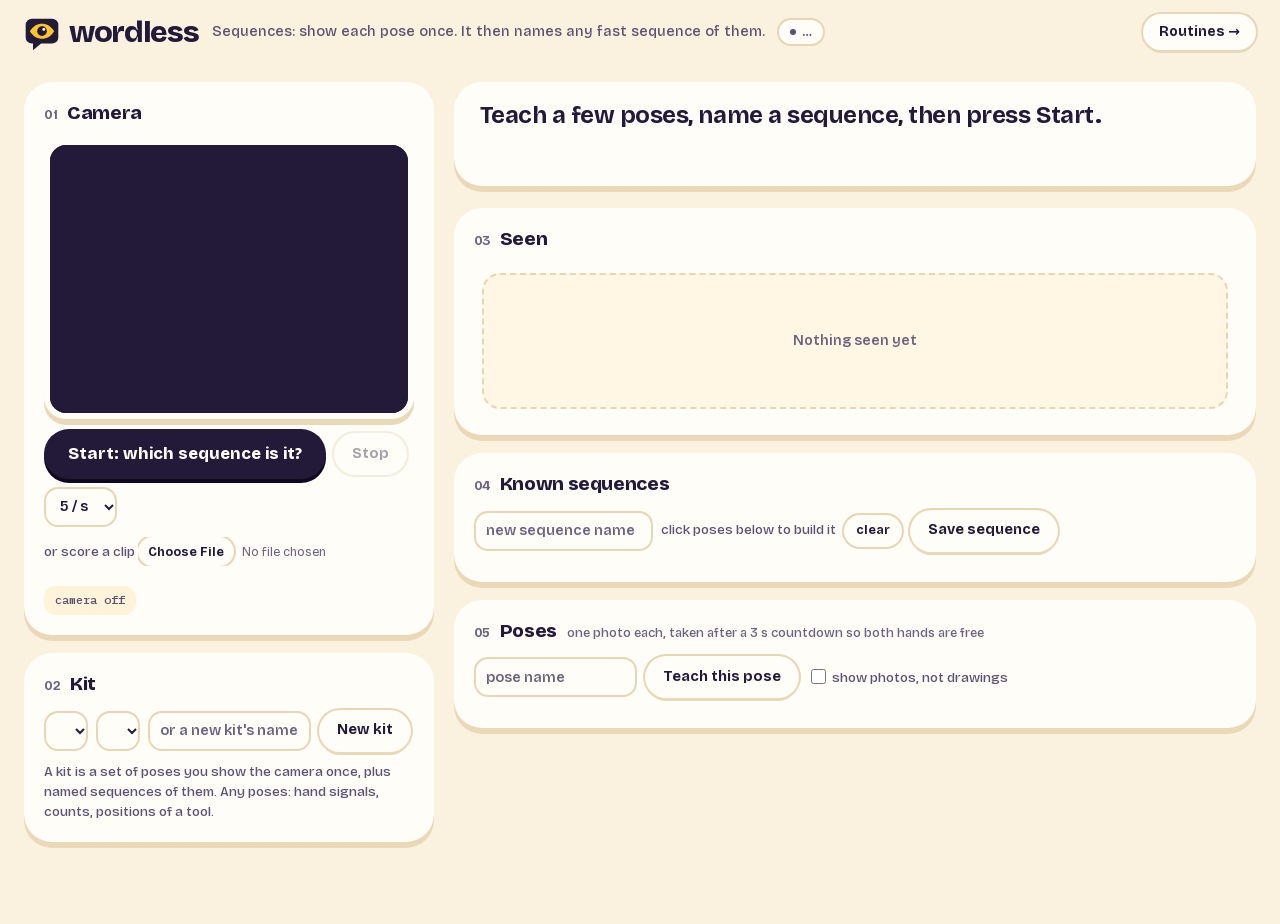
==== commit 39ba3535: "Logo: speech bubble holding an eye, used as header mark and favicon; lowercase wordmark" ====
--- a/web/signs.html
+++ b/web/signs.html
@@ -4,6 +4,7 @@
 <meta charset="utf-8">
 <meta name="viewport" content="width=device-width, initial-scale=1">
 <title>Wordless · Sequences</title>
+<link rel="icon" type="image/svg+xml" href="/web/logo.svg">
 <link rel="stylesheet" href="/web/wordless.css">
 <script src="/web/mirror.js"></script>
 </head>
--- a/web/wordless.css
+++ b/web/wordless.css
@@ -563,3 +563,7 @@
   main:has(#go:disabled) .verdict::before { animation:none; }
   button.act:not(:disabled):active, button.mini:not(:disabled):active { translate:none; }
 }
+
+/* ---- logo: a speech bubble holding an eye (web/logo.svg, also the favicon) + lowercase wordmark */
+header h1 { font:800 30px/1 var(--display); letter-spacing:-.045em; text-transform:lowercase; gap:9px; }
+header h1::before { width:36px; height:36px; border-radius:0; background:url("/web/logo.svg") center / contain no-repeat; margin-bottom:-4px; }
